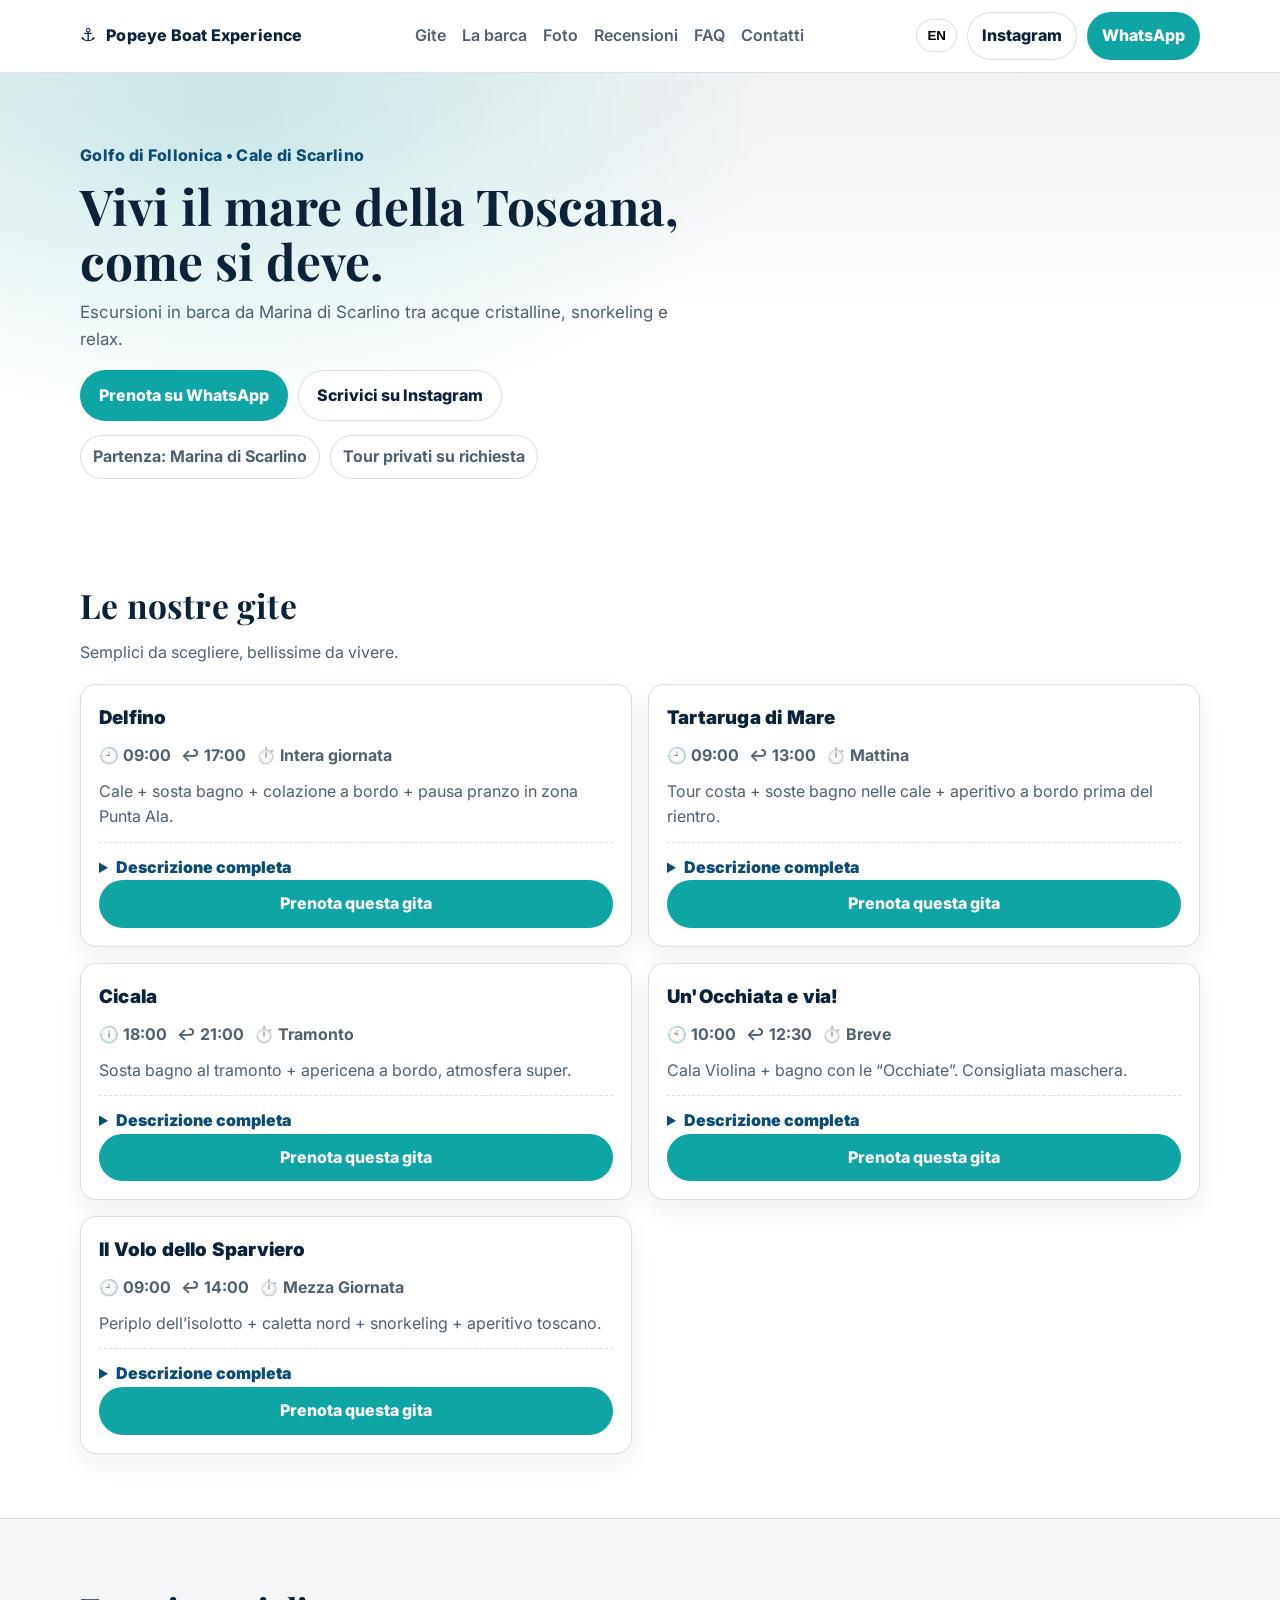
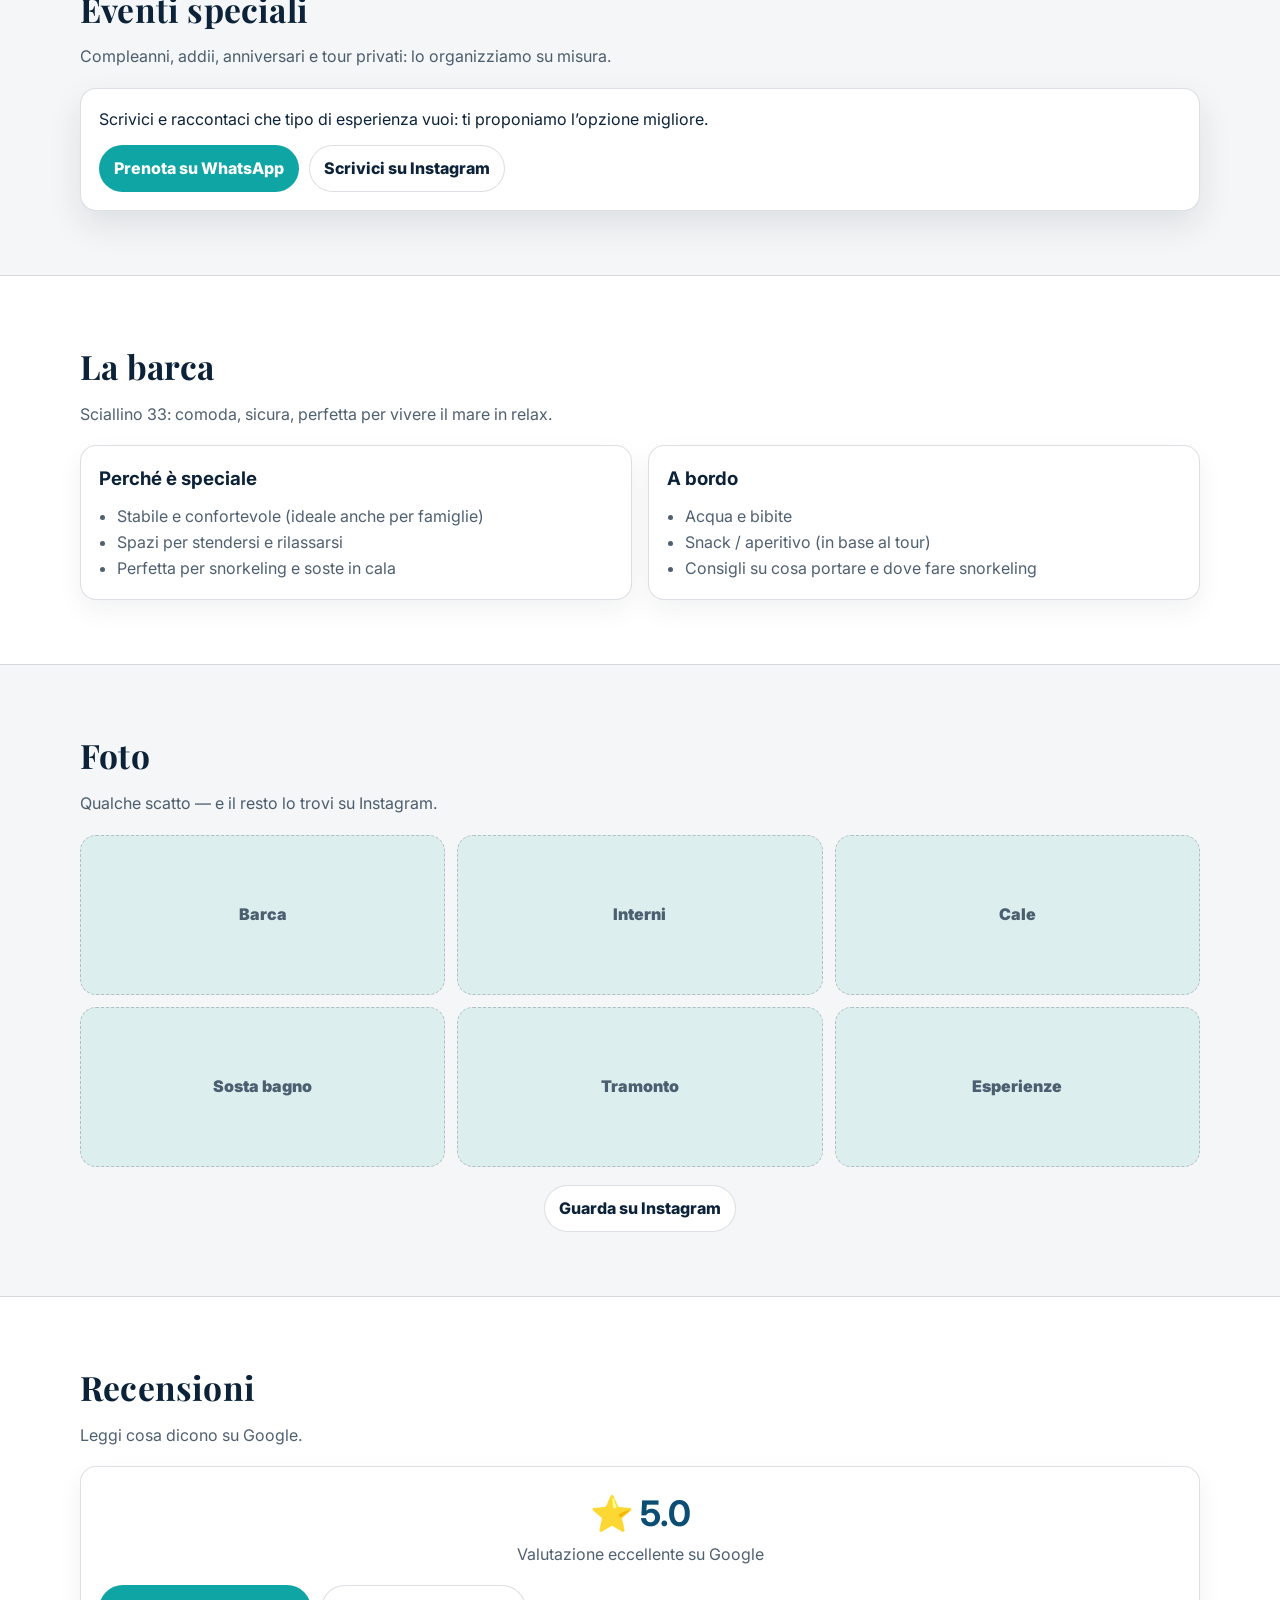
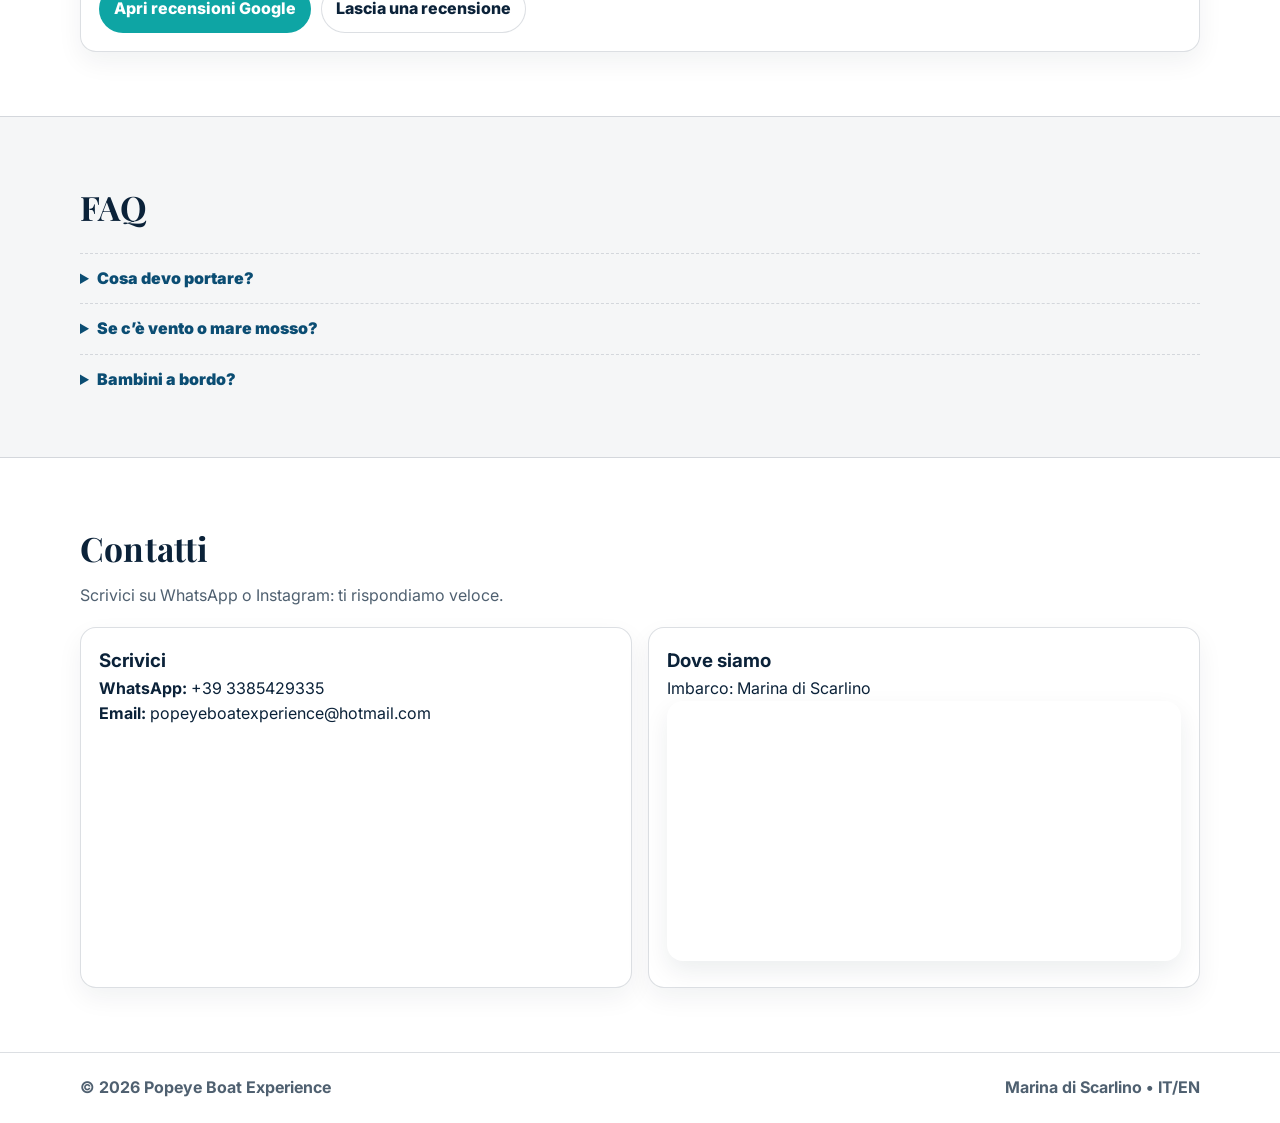
==== index.html @ a0ae6b3c "Update index.html" ====
<!doctype html>
<html lang="it">
<head>
  <meta charset="utf-8" />
  <meta name="viewport" content="width=device-width, initial-scale=1" />
  <title>Popeye Boat Experience | Gite in Barca Golfo di Follonica</title>
  <meta name="description" content="Gite in barca nel Golfo di Follonica e nelle Cale di Scarlino. Scopri Cala Violina, Cala Martina e Punta Ala con Popeye Boat Experience. Prenota la tua escursione in barca." />
  <meta property="og:title" content="Popeye Boat Experience">
  <meta property="og:description" content="Scopri le cale più belle della Toscana con le nostre gite in barca tra Follonica e Scarlino.">
  <meta property="og:image" content="https://popeyeboatexperience.com/assets/images/hero-popeye.jpeg">
  <meta property="og:url" content="https://popeyeboatexperience.com">
  <meta property="og:type" content="website">
  <meta name="robots" content="index, follow">
  <link rel="canonical" href="https://popeyeboatexperience.com/">
  <link rel="preconnect" href="https://fonts.googleapis.com">
  <link rel="preconnect" href="https://fonts.gstatic.com" crossorigin>
  <link href="https://fonts.googleapis.com/css2?family=Inter:wght@400;600;700&family=Playfair+Display:wght@600;700&display=swap" rel="stylesheet">

  <link rel="stylesheet" href="style.css" />
</head>

<body>
  <!-- HEADER -->
  <header class="site-header">
    <div class="container header-inner">
      <a class="brand" href="#top" aria-label="Popeye Boat Experience">
        <span class="brand-mark">⚓</span>
        <span class="brand-text">Popeye Boat Experience</span>
      </a>

      <nav class="nav" aria-label="Primary">
        <a href="#tours" data-i18n="nav_tours">Gite</a>
        <a href="#boat" data-i18n="nav_boat">La barca</a>
        <a href="#gallery" data-i18n="nav_gallery">Foto</a>
        <a href="#reviews" data-i18n="nav_reviews">Recensioni</a>
        <a href="#faq" data-i18n="nav_faq">FAQ</a>
        <a href="#contacts" data-i18n="nav_contacts">Contatti</a>
      </nav>

      <div class="header-ctas">
        <button class="lang-toggle" id="langToggle" type="button" aria-label="Toggle language">EN</button>
        <a class="btn btn-ghost" id="igLink" href="#" target="_blank" rel="noreferrer">Instagram</a>
        <a class="btn btn-primary" id="waLink" href="#" target="_blank" rel="noreferrer">WhatsApp</a>
      </div>
    </div>
  </header>

  <!-- HERO -->
  <main id="top">
    <section class="hero">
      <div class="container hero-inner">
        <div class="hero-copy">
          <p class="kicker" data-i18n="hero_kicker">Golfo di Follonica • Cale di Scarlino</p>
          <h1 class="hero-title" data-i18n="hero_title">Vivi il mare della Toscana, come si deve.</h1>
          <p class="hero-sub" data-i18n="hero_sub">
            Escursioni in barca da Marina di Scarlino tra acque cristalline, snorkeling e relax.
          </p>

          <div class="hero-ctas">
            <a class="btn btn-primary btn-lg" id="waHero" href="#" target="_blank" rel="noreferrer" data-i18n="cta_whatsapp">
              Prenota su WhatsApp
            </a>
            <a class="btn btn-ghost btn-lg" id="igHero" href="#" target="_blank" rel="noreferrer" data-i18n="cta_instagram">
              Scrivici su Instagram
            </a>
          </div>

          <div class="trust">
            <span class="trust-pill" data-i18n="trust_departure">Partenza: Marina di Scarlino</span>
            <span class="trust-pill" data-i18n="trust_private">Tour privati su richiesta</span>
          </div>
        </div>
      </div>
    </section>

    <!-- TOURS -->
    <section class="section" id="tours">
      <div class="container">
        <header class="section-head">
          <h2 data-i18n="tours_title">Le nostre gite</h2>
          <p class="section-sub" data-i18n="tours_sub">Semplici da scegliere, bellissime da vivere!</p>
        </header>

        <div class="grid">
          <!-- Delfino -->
          <article class="card">
            <div class="card-top">
              <h3>Delfino</h3>
              <div class="meta">
                <span data-i18n="meta_dep">🕘 09:00</span>
                <span data-i18n="meta_return_17">↩︎ 17:00</span>
                <span data-i18n="meta_full_day">⏱️ Intera giornata</span>
              </div>
              <p class="lead" data-i18n="delfino_lead">Cale + sosta bagno + colazione a bordo + pausa pranzo in zona Punta Ala.</p>
            </div>

            <details class="details">
              <summary data-i18n="read_more">Descrizione completa</summary>
              <p data-i18n="delfino_text">
                Partenza alle ore 9 dalla Marina di Scarlino per una giornata tra Cala Martina, Cala Violina e Cala Civette.
                Sosta bagno in una delle baie e piccola colazione a bordo. Proseguimento verso Punta Ala con pausa pranzo.
                Rientro previsto per le ore 17.
              </p>
            </details>

            <a class="btn btn-primary w-full tour-wa" href="#" target="_blank" rel="noreferrer" data-tour="Delfino" data-i18n="cta_book">
              Prenota questa gita
            </a>
          </article>

          <!-- Tartaruga di Mare -->
          <article class="card">
            <div class="card-top">
              <h3>Tartaruga di Mare</h3>
              <div class="meta">
                <span>🕘 09:00</span>
                <span>↩︎ 13:00</span>
                <span data-i18n="meta_morning">⏱️ Mattina</span>
              </div>
              <p class="lead" data-i18n="tarta_lead">Tour costa + soste bagno nelle cale + aperitivo a bordo prima del rientro.</p>
            </div>

            <details class="details">
              <summary data-i18n="read_more">Descrizione completa</summary>
              <p data-i18n="tarta_text">
                Partenza alle ore 9 dalla Marina di Scarlino. Cala Martina, Cala Violina e Cala Civette con soste bagno.
                Aperitivo a bordo prima del rientro. Rientro previsto per le ore 13.
              </p>
            </details>

            <a class="btn btn-primary w-full tour-wa" href="#" target="_blank" rel="noreferrer" data-tour="Tartaruga di Mare" data-i18n="cta_book">
              Prenota questa gita
            </a>
          </article>

          <!-- Cicala -->
          <article class="card">
            <div class="card-top">
              <h3>Cicala</h3>
              <div class="meta">
                <span>🕕 18:00</span>
                <span>↩︎ 21:00</span>
                <span data-i18n="meta_sunset">⏱️ Tramonto</span>
              </div>
              <p class="lead" data-i18n="cicala_lead">Sosta bagno al tramonto + apericena a bordo, atmosfera super.</p>
            </div>

            <details class="details">
              <summary data-i18n="read_more">Descrizione completa</summary>
              <p data-i18n="cicala_text">
                Partenza alle ore 18 dalla Marina di Scarlino. Cala Martina, Cala Violina e Cala Civette.
                Sosta bagno e apericena a bordo. Rientro previsto per le ore 21.
              </p>
            </details>

            <a class="btn btn-primary w-full tour-wa" href="#" target="_blank" rel="noreferrer" data-tour="Cicala" data-i18n="cta_book">
              Prenota questa gita
            </a>
          </article>

          <!-- Un'Occhiata e via! -->
          <article class="card">
            <div class="card-top">
              <h3>Un'Occhiata e via!</h3>
              <div class="meta">
                <span>🕙 10:00</span>
                <span>↩︎ 12:30</span>
                <span data-i18n="meta_short">⏱️ Breve</span>
              </div>
              <p class="lead" data-i18n="occhiata_lead">Cala Violina + bagno con le “Occhiate”. Consigliata maschera.</p>
            </div>

            <details class="details">
              <summary data-i18n="read_more">Descrizione completa</summary>
              <p data-i18n="occhiata_text">
                Partenza alle ore 10 verso Cala Violina. Sosta bagno e snorkeling con le Occhiate.
                Piccolo aperitivo a bordo. Rientro previsto per le ore 12:30.
              </p>
            </details>

            <a class="btn btn-primary w-full tour-wa" href="#" target="_blank" rel="noreferrer" data-tour="Un'Occhiata e via!" data-i18n="cta_book">
              Prenota questa gita
            </a>
          </article>

          <!-- Il Volo dello Sparviero -->
          <article class="card">
            <div class="card-top">
              <h3>Il Volo dello Sparviero</h3>
              <div class="meta">
                <span>🕘 09:00</span>
                <span>↩︎ 14:00</span>
                <span data-i18n="meta_islet">⏱️ Mezza giornata</span>
              </div>
              <p class="lead" data-i18n="sparviero_lead">Periplo dell’isolotto + caletta nord + snorkeling + aperitivo toscano.</p>
            </div>

            <details class="details">
              <summary data-i18n="read_more">Descrizione completa</summary>
              <p data-i18n="sparviero_text">
                Partenza alle ore 9 verso l’Isolotto dello Sparviero. Periplo con mare calmo, poi sosta bagno nella caletta nord.
                Aperitivo con stuzzichini toscani. Rientro previsto per le ore 14.
              </p>
            </details>

            <a class="btn btn-primary w-full tour-wa" href="#" target="_blank" rel="noreferrer" data-tour="Il Volo dello Sparviero" data-i18n="cta_book">
              Prenota questa gita
            </a>
          </article>
        </div>
      </div>
    </section>

    <!-- EVENTS -->
    <section class="section section-alt" id="events">
      <div class="container">
        <header class="section-head">
          <h2 data-i18n="events_title">Eventi speciali</h2>
          <p class="section-sub" data-i18n="events_sub">Compleanni, addii, anniversari e tour privati: lo organizziamo su misura.</p>
        </header>

        <div class="cta-panel">
          <p data-i18n="events_cta">Scrivici e raccontaci che tipo di esperienza vuoi: ti proponiamo l’opzione migliore.</p>
          <div class="cta-row">
            <a class="btn btn-primary" id="waEvents" href="#" target="_blank" rel="noreferrer" data-i18n="cta_whatsapp">Prenota su WhatsApp</a>
            <a class="btn btn-ghost" id="igEvents" href="#" target="_blank" rel="noreferrer" data-i18n="cta_instagram">Scrivici su Instagram</a>
          </div>
        </div>
      </div>
    </section>

    <!-- BOAT -->
    <section class="section" id="boat">
      <div class="container">
        <header class="section-head">
          <h2 data-i18n="boat_title">La barca</h2>
          <p class="section-sub" data-i18n="boat_sub">Sciallino 33: comoda, sicura, perfetta per vivere il mare in relax.</p>
        </header>

        <div class="two-col">
          <div class="card soft">
            <h3 data-i18n="boat_why_title">Perché è speciale</h3>
            <ul class="bullets">
              <li data-i18n="boat_b1">Stabile e confortevole (ideale anche per famiglie)</li>
              <li data-i18n="boat_b2">Spazi per stendersi e rilassarsi</li>
              <li data-i18n="boat_b3">Perfetta per snorkeling e soste in cala</li>
            </ul>
          </div>

          <div class="card soft">
            <h3 data-i18n="boat_onboard_title">A bordo</h3>
            <ul class="bullets">
              <li data-i18n="boat_o1">Acqua e bibite</li>
              <li data-i18n="boat_o2">Snack / aperitivo (in base al tour)</li>
              <li data-i18n="boat_o3">Consigli su cosa portare e dove fare snorkeling</li>
            </ul>
          </div>
        </div>
      </div>
    </section>

    <!-- GALLERY -->
    <section class="section section-alt" id="gallery">
      <div class="container">
        <header class="section-head">
          <h2 data-i18n="gallery_title">Foto</h2>
          <p class="section-sub" data-i18n="gallery_sub">Qualche scatto — e il resto lo trovi su Instagram.</p>
        </header>

        <div class="gallery-grid">
          <div class="ph">Barca</div>
          <div class="ph">Interni</div>
          <div class="ph">Cale</div>
          <div class="ph">Sosta bagno</div>
          <div class="ph">Tramonto</div>
          <div class="ph">Esperienze</div>
        </div>

        <div class="center mt-18">
          <a class="btn btn-ghost" id="igGallery" href="#" target="_blank" rel="noreferrer" data-i18n="cta_see_instagram">Guarda su Instagram</a>
        </div>
      </div>
    </section>

    <!-- REVIEWS -->
    <section class="section" id="reviews">
      <div class="container">
        <header class="section-head">
          <h2 data-i18n="reviews_title">Recensioni</h2>
          <p class="section-sub" data-i18n="reviews_sub">Leggi cosa dicono su Google.</p>
        </header>
        <div class="card">
          <div class="rating-box">
            <div class="rating-score">
              ⭐ <strong>5.0</strong>
            </div>
            <p class="muted">
              Valutazione eccellente su Google
            </p>
          </div>
          
          <div class="cta-row">
            <a class="btn btn-primary" id="googleReviewsLink" href="#" target="_blank" rel="noreferrer">
              Apri recensioni Google
            </a>
            <a class="btn btn-ghost" id="googleLeaveLink" href="#" target="_blank" rel="noreferrer">
              Lascia una recensione
            </a>
          </div>
        </div>
      </div>
    </section>

    <!-- FAQ -->
    <section class="section section-alt" id="faq">
      <div class="container">
        <header class="section-head">
          <h2 data-i18n="faq_title">FAQ</h2>
        </header>

        <div class="faq">
          <details class="details">
            <summary data-i18n="faq1_q">Cosa devo portare?</summary>
            <p data-i18n="faq1_a">Costume, asciugamano, crema solare, cappello e (consigliata) maschera per snorkeling.</p>
          </details>
          <details class="details">
            <summary data-i18n="faq2_q">Se c’è vento o mare mosso?</summary>
            <p data-i18n="faq2_a">Valutiamo insieme la sicurezza: in caso di meteo sfavorevole riprogrammiamo o rimborsiamo secondo accordi.</p>
          </details>
          <details class="details">
            <summary data-i18n="faq3_q">Bambini a bordo?</summary>
            <p data-i18n="faq3_a">Sì, la barca è stabile e adatta anche alle famiglie. Scrivici per età e dettagli.</p>
          </details>
        </div>
      </div>
    </section>

    <!-- CONTACTS -->
    <section class="section" id="contacts">
      <div class="container">
        <header class="section-head">
          <h2 data-i18n="contacts_title">Contatti</h2>
          <p class="section-sub" data-i18n="contacts_sub">Scrivici su WhatsApp o Instagram: ti rispondiamo veloce.</p>
        </header>

        <div class="two-col">
          <div class="card">
            <h3 data-i18n="contacts_write">Scrivici</h3>
            <p><strong>WhatsApp:</strong> +39 3385429335</p>
            <p><strong>Email:</strong> popeyeboatexperience@hotmail.com</p>
          </div>

          <div class="card">
            <h3 data-i18n="contacts_where">Dove siamo</h3>
            <p data-i18n="contacts_port">Imbarco: Marina di Scarlino</p>
            <div class="map">
              <iframe
                src="https://www.google.com/maps/embed?pb=!1m18!1m12!1m3!1d1738.273683603952!2d10.78422395170421!3d42.885164469127844!2m3!1f0!2f0!3f0!3m2!1i1024!2i768!4f13.1!3m3!1m2!1s0x1329db44b909b183%3A0xd800d55ae8066f97!2sPopeye%20Boat%20Experience!5e0!3m2!1sit!2sit!4v1772299163478!5m2!1sit!2sit"
                loading="lazy"
                referrerpolicy="no-referrer-when-downgrade"
                allowfullscreen>
                
                </iframe>
            </div>
          </div>
        </div>
      </div>
    </section>

    <footer class="site-footer">
      <div class="container footer-inner">
        <p>© <span id="year"></span> Popeye Boat Experience</p>
        <p class="muted">Marina di Scarlino • IT/EN</p>
      </div>
    </footer>
  </main>

  <script>
    // ==== CONFIG ====
    const WHATSAPP_NUMBER = "393385429335";
    const EMAIL = "popeyeboatexperience@hotmail.com";
    const INSTAGRAM_URL = "https://www.instagram.com/_popeye_20/"; // <-- se diverso, lo cambiamo
    const GOOGLE_REVIEWS_URL = "https://share.google/OciUcv1xl3qEOehFe"; // <-- mi dai link pagina Google e lo metto
    const GOOGLE_LEAVE_REVIEW_URL = "https://g.page/r/CZdvBuha1QDYEBM/review"; // <-- link "lascia recensione"

    function waUrl(message) {
      const text = encodeURIComponent(message);
      return `https://wa.me/${WHATSAPP_NUMBER}?text=${text}`;
    }

    // Set links
    const baseMsgIT = "Ciao! Vorrei informazioni/prenotare una gita in barca con Popeye Boat Experience.";
    const baseMsgEN = "Hi! I'd like info / to book a boat tour with Popeye Boat Experience.";

    const waLinks = ["waLink","waHero","waQuick","waEvents","waContacts"]
      .map(id => document.getElementById(id)).filter(Boolean);

    const igLinks = ["igLink","igHero","igEvents","igGallery","igContacts"]
      .map(id => document.getElementById(id)).filter(Boolean);

    igLinks.forEach(a => a.href = INSTAGRAM_URL);

    document.getElementById("googleReviewsLink").href = GOOGLE_REVIEWS_URL;
    document.getElementById("googleLeaveLink").href = GOOGLE_LEAVE_REVIEW_URL;

    document.getElementById("year").textContent = new Date().getFullYear();

    // ==== i18n (simple) ====
    const dict = {
      it: {
        nav_tours: "Gite", nav_boat: "La barca", nav_gallery: "Foto", nav_reviews: "Recensioni", nav_faq: "FAQ", nav_contacts: "Contatti",
        hero_kicker: "Golfo di Follonica • Cale di Scarlino",
        hero_title: "Vivi il mare della Toscana, come si deve.",
        hero_sub: "Escursioni in barca da Marina di Scarlino tra acque cristalline, snorkeling e relax.",
        cta_whatsapp: "Prenota su WhatsApp",
        cta_instagram: "Scrivici su Instagram",
        cta_book: "Prenota questa gita",
        trust_departure: "Partenza: Marina di Scarlino",
        trust_private: "Tour privati su richiesta",
        quick_title: "Info rapide",
        quick_where: "Dove:", quick_lang: "Lingue:", quick_contact: "Contatto:",
        quick_note: "Rispondiamo il prima possibile 😊",
        tours_title: "Le nostre gite",
        tours_sub: "Semplici da scegliere, bellissime da vivere.",
        meta_dep: "🕘 09:00", meta_return_17: "↩︎ 17:00", meta_full_day: "⏱️ Intera giornata",
        meta_morning: "⏱️ Mattina", meta_sunset: "⏱️ Tramonto", meta_short: "⏱️ Breve", meta_islet: "⏱️ Mezza Giornata",
        read_more: "Descrizione completa",
        delfino_lead: "Cale + sosta bagno + colazione a bordo + pausa pranzo in zona Punta Ala.",
        tarta_lead: "Tour costa + soste bagno nelle cale + aperitivo a bordo prima del rientro.",
        cicala_lead: "Sosta bagno al tramonto + apericena a bordo, atmosfera super.",
        occhiata_lead: "Cala Violina + bagno con le “Occhiate”. Consigliata maschera.",
        sparviero_lead: "Periplo dell’isolotto + caletta nord + snorkeling + aperitivo toscano.",
        delfino_text: "Partenza alle ore 9 dalla Marina di Scarlino per una giornata tra Cala Martina, Cala Violina e Cala Civette. Sosta bagno in una delle baie e piccola colazione a bordo. Proseguimento verso Punta Ala con pausa pranzo. Rientro previsto per le ore 17.",
        tarta_text: "Partenza alle ore 9 dalla Marina di Scarlino. Cala Martina, Cala Violina e Cala Civette con soste bagno. Aperitivo a bordo prima del rientro. Rientro previsto per le ore 13.",
        cicala_text: "Partenza alle ore 18 dalla Marina di Scarlino. Cala Martina, Cala Violina e Cala Civette. Sosta bagno e apericena a bordo. Rientro previsto per le ore 21.",
        occhiata_text: "Partenza alle ore 10 verso Cala Violina. Sosta bagno e snorkeling con le Occhiate. Piccolo aperitivo a bordo. Rientro previsto per le ore 12:30.",
        sparviero_text: "Partenza alle ore 9 verso l’Isolotto dello Sparviero. Periplo con mare calmo, poi sosta bagno nella caletta nord. Aperitivo con stuzzichini toscani. Rientro previsto per le ore 14.",
        events_title: "Eventi speciali",
        events_sub: "Compleanni, addii, anniversari e tour privati: lo organizziamo su misura.",
        events_cta: "Scrivici e raccontaci che tipo di esperienza vuoi: ti proponiamo l’opzione migliore.",
        boat_title: "La barca",
        boat_sub: "Sciallino 33: comoda, sicura, perfetta per vivere il mare in relax.",
        boat_why_title: "Perché è speciale",
        boat_b1: "Stabile e confortevole (ideale anche per famiglie)",
        boat_b2: "Spazi per stendersi e rilassarsi",
        boat_b3: "Perfetta per snorkeling e soste in cala",
        boat_onboard_title: "A bordo",
        boat_o1: "Acqua e bibite",
        boat_o2: "Snack / aperitivo (in base al tour)",
        boat_o3: "Consigli su cosa portare e dove fare snorkeling",
        gallery_title: "Foto",
        gallery_sub: "Qualche scatto — e il resto lo trovi su Instagram.",
        cta_see_instagram: "Guarda su Instagram",
        reviews_title: "Recensioni",
        reviews_sub: "Leggi cosa dicono su Google.",
        reviews_note: "Qui inseriamo l’embed delle recensioni Google (o un pulsante diretto alla pagina).",
        cta_open_reviews: "Apri recensioni Google",
        cta_leave_review: "Lascia una recensione",
        faq_title: "FAQ",
        faq1_q: "Cosa devo portare?",
        faq1_a: "Costume, asciugamano, crema solare, cappello e (consigliata) maschera per snorkeling.",
        faq2_q: "Se c’è vento o mare mosso?",
        faq2_a: "Valutiamo insieme la sicurezza: in caso di meteo sfavorevole riprogrammiamo o rimborsiamo secondo accordi.",
        faq3_q: "Bambini a bordo?",
        faq3_a: "Sì, la barca è stabile e adatta anche alle famiglie. Scrivici per età e dettagli.",
        contacts_title: "Contatti",
        contacts_sub: "Scrivici su WhatsApp o Instagram: ti rispondiamo veloce.",
        contacts_write: "Scrivici",
        contacts_where: "Dove siamo",
        contacts_port: "Imbarco: Marina di Scarlino",
      },
      en: {
        nav_tours: "Tours", nav_boat: "The boat", nav_gallery: "Gallery", nav_reviews: "Reviews", nav_faq: "FAQ", nav_contacts: "Contacts",
        hero_kicker: "Gulf of Follonica • Scarlino coves",
        hero_title: "Experience Tuscany’s sea the right way.",
        hero_sub: "Boat tours from Marina di Scarlino: crystal waters, snorkeling and pure relax.",
        cta_whatsapp: "Book on WhatsApp",
        cta_instagram: "DM us on Instagram",
        cta_book: "Book this tour",
        trust_departure: "Departure: Marina di Scarlino",
        trust_private: "Private tours on request",
        quick_title: "Quick info",
        quick_where: "Where:", quick_lang: "Languages:", quick_contact: "Contact:",
        quick_note: "We reply as soon as possible 😊",
        tours_title: "Our tours",
        tours_sub: "Easy to choose, amazing to live.",
        meta_dep: "🕘 09:00", meta_return_17: "↩︎ 17:00", meta_full_day: "⏱️ Full day",
        meta_morning: "⏱️ Morning", meta_sunset: "⏱️ Sunset", meta_short: "⏱️ Short", meta_islet: "⏱️ Half Day",
        read_more: "Full description",
        delfino_lead: "Coves + swim stop + onboard breakfast + lunch stop near Punta Ala.",
        tarta_lead: "Coast tour + swim stops + onboard aperitivo before return.",
        cicala_lead: "Sunset swim stop + onboard aperitivo dinner, great vibes.",
        occhiata_lead: "Cala Violina + swim with local fish (“Occhiate”). Mask recommended.",
        sparviero_lead: "Islet loop + north cove swim + snorkeling + Tuscan aperitivo.",
        delfino_text: "Departure at 09:00 from Marina di Scarlino for a full day across Cala Martina, Cala Violina and Cala Civette. Swim stop and onboard breakfast. Then Punta Ala area for a lunch break. Return around 17:00.",
        tarta_text: "Departure at 09:00 from Marina di Scarlino. Cala Martina, Cala Violina and Cala Civette with swim stops. Onboard aperitivo before return. Back around 13:00.",
        cicala_text: "Departure at 18:00 from Marina di Scarlino. Cala Martina, Cala Violina and Cala Civette. Swim stop and onboard aperitivo dinner. Return around 21:00.",
        occhiata_text: "Departure at 10:00 towards Cala Violina. Swim stop and snorkeling with local fish. Small onboard aperitivo. Return around 12:30.",
        sparviero_text: "Departure at 09:00 to the Sparviero islet. Calm-sea loop, then swim stop in the north cove. Tuscan aperitivo onboard. Return around 14:00.",
        events_title: "Special events",
        events_sub: "Birthdays, bachelor/hen parties, anniversaries and private tours — tailored for you.",
        events_cta: "Message us with your idea: we’ll suggest the best option.",
        boat_title: "The boat",
        boat_sub: "Sciallino 33: comfortable, safe, perfect for relaxed sea days.",
        boat_why_title: "Why it’s great",
        boat_b1: "Stable and comfortable (great for families)",
        boat_b2: "Space to lie down and relax",
        boat_b3: "Perfect for snorkeling and cove stops",
        boat_onboard_title: "On board",
        boat_o1: "Water and soft drinks",
        boat_o2: "Snacks / aperitivo (depending on tour)",
        boat_o3: "Tips on what to bring and best snorkeling spots",
        gallery_title: "Gallery",
        gallery_sub: "A few shots — see more on Instagram.",
        cta_see_instagram: "See on Instagram",
        reviews_title: "Reviews",
        reviews_sub: "See what people say on Google.",
        reviews_note: "We’ll add the Google reviews embed here (or direct buttons).",
        cta_open_reviews: "Open Google reviews",
        cta_leave_review: "Leave a review",
        faq_title: "FAQ",
        faq1_q: "What should I bring?",
        faq1_a: "Swimsuit, towel, sunscreen, hat, and (recommended) snorkeling mask.",
        faq2_q: "What if it’s windy / rough sea?",
        faq2_a: "Safety first: if conditions aren’t good, we reschedule or refund based on agreement.",
        faq3_q: "Kids on board?",
        faq3_a: "Yes. The boat is stable and family-friendly. Message us for age and details.",
        contacts_title: "Contacts",
        contacts_sub: "WhatsApp or Instagram DM — quick reply.",
        contacts_write: "Message us",
        contacts_where: "Where we are",
        contacts_port: "Boarding: Marina di Scarlino",
      }
    };

    let lang = "it";

    function applyLang(next) {
      lang = next;
      document.documentElement.lang = lang;

      document.querySelectorAll("[data-i18n]").forEach(el => {
        const key = el.getAttribute("data-i18n");
        if (dict[lang][key]) el.textContent = dict[lang][key];
      });

      // WhatsApp links language-aware
      const baseMsg = (lang === "it") ? baseMsgIT : baseMsgEN;
      waLinks.forEach(a => a.href = waUrl(baseMsg));

      document.querySelectorAll(".tour-wa").forEach(btn => {
        const tour = btn.getAttribute("data-tour") || "Tour";
        const msg = (lang === "it")
          ? `${baseMsgIT}\nTour: ${tour}`
          : `${baseMsgEN}\nTour: ${tour}`;
        btn.href = waUrl(msg);
      });

      document.getElementById("langToggle").textContent = (lang === "it") ? "EN" : "IT";
    }

    document.getElementById("langToggle").addEventListener("click", () => {
      applyLang(lang === "it" ? "en" : "it");
    });

    applyLang("it");
  </script>
</body>
</html>
---- style.css ----
:root{
  --bg: #ffffff;
  --ink: #0b2239;       /* navy */
  --muted: rgba(11,34,57,.72);
  --line: rgba(11,34,57,.14);
  --soft: rgba(11,34,57,.04);

  --accent: #0ea5a4;    /* acqua */
  --accent-2: #0b4d73;  /* navy brillante */
  --radius: 16px;
  --shadow: 0 14px 34px rgba(11,34,57,.10);
}

*{ box-sizing: border-box; margin: 0; padding: 0; }
html{ scroll-behavior: smooth; }
body{
  font-family: Inter, system-ui, -apple-system, BlinkMacSystemFont, sans-serif;
  color: var(--ink);
  background: var(--bg);
  line-height: 1.6;
}

a{ color: inherit; text-decoration: none; }
.container{ width: min(1120px, calc(100% - 40px)); margin: 0 auto; }

.site-header{
  position: sticky;
  top: 0;
  z-index: 20;
  background: rgba(255,255,255,.82);
  backdrop-filter: blur(10px);
  border-bottom: 1px solid var(--line);
}

.header-inner{
  display: flex;
  align-items: center;
  justify-content: space-between;
  gap: 14px;
  padding: 12px 0;
}

.brand{
  display: flex;
  align-items: center;
  gap: 10px;
  font-weight: 800;
}
.brand-mark{ font-size: 18px; }
.brand-text{ letter-spacing: .2px; }

.nav{
  display: none;
  gap: 16px;
  font-weight: 600;
  color: var(--muted);
}
.nav a:hover{ color: var(--ink); }

.header-ctas{
  display: flex;
  align-items: center;
  gap: 10px;
}

.lang-toggle{
  border: 1px solid var(--line);
  background: #fff;
  border-radius: 999px;
  padding: 8px 10px;
  font-weight: 800;
  cursor: pointer;
}

.btn{
  display: inline-flex;
  align-items: center;
  justify-content: center;
  gap: 8px;
  border-radius: 999px;
  padding: 10px 14px;
  font-weight: 800;
  border: 1px solid transparent;
  transition: transform .15s ease, box-shadow .15s ease, background .15s ease;
}
.btn:hover{ transform: translateY(-1px); box-shadow: 0 10px 24px rgba(11,34,57,.12); }
.btn:active{ transform: translateY(0); box-shadow: none; }

.btn-primary{
  background: var(--accent);
  color: #fff;
}
.btn-ghost{
  background: #fff;
  border-color: var(--line);
  color: var(--ink);
}
.btn-lg{ padding: 12px 18px; }
.w-full{ width: 100%; }

.hero{
  padding: 70px 0 36px;
  background:
    radial-gradient(900px 520px at 18% 10%, rgba(14,165,164,.18), transparent 60%),
    linear-gradient(180deg, rgba(11,34,57,.06), transparent 55%);
}

.hero-inner{
  display: grid;
  gap: 18px;
  align-items: start;
}

.kicker{
  font-weight: 800;
  color: var(--accent-2);
  letter-spacing: .3px;
  margin-bottom: 10px;
}

.hero-title{
  font-family: "Playfair Display", serif;
  font-weight: 700;
  font-size: clamp(2rem, 4vw, 3.1rem);
  line-height: 1.1;
  margin-bottom: 12px;
}

.hero-sub{
  color: var(--muted);
  font-size: 1.06rem;
  max-width: 55ch;
}

.hero-ctas{
  display: flex;
  gap: 10px;
  flex-wrap: wrap;
  margin-top: 16px;
}

.trust{
  margin-top: 14px;
  display: flex;
  gap: 10px;
  flex-wrap: wrap;
}
.trust-pill{
  border: 1px solid var(--line);
  background: #fff;
  padding: 8px 12px;
  border-radius: 999px;
  font-weight: 700;
  color: var(--muted);
}

.hero-card{
  border-radius: var(--radius);
  background: #fff;
  border: 1px solid var(--line);
  box-shadow: var(--shadow);
}
.hero-card-inner{ padding: 18px; }
.quick-list{ margin-top: 10px; padding-left: 18px; color: var(--muted); }
.small{ font-size: .95rem; }
.muted{ color: var(--muted); }

.section{ padding: 64px 0; }
.section-alt{ background: var(--soft); border-top: 1px solid var(--line); border-bottom: 1px solid var(--line); }

.section-head{
  margin-bottom: 18px;
}
.section-head h2{
  font-family: "Playfair Display", serif;
  font-weight: 700;
  font-size: 2.1rem;
  letter-spacing: .2px;
}
.section-sub{ margin-top: 8px; color: var(--muted); }

.grid{
  display: grid;
  grid-template-columns: 1fr;
  gap: 16px;
}

.card{
  background: #fff;
  border: 1px solid var(--line);
  border-radius: var(--radius);
  padding: 18px;
  box-shadow: 0 10px 26px rgba(11,34,57,.06);
}
.card.soft{ background: rgba(255,255,255,.75); }

.card-top h3{
  font-weight: 900;
  letter-spacing: .2px;
  margin-bottom: 10px;
}
.meta{
  display: flex;
  flex-wrap: wrap;
  gap: 10px;
  color: var(--muted);
  font-weight: 700;
  margin-bottom: 10px;
}
.lead{ color: var(--muted); }

.details{
  margin-top: 12px;
  border-top: 1px dashed var(--line);
  padding-top: 12px;
}
.details summary{
  cursor: pointer;
  font-weight: 900;
  color: var(--accent-2);
}
.details p{ margin-top: 10px; color: var(--muted); }

.two-col{
  display: grid;
  grid-template-columns: 1fr;
  gap: 16px;
}

.bullets{
  padding-left: 18px;
  margin-top: 10px;
  color: var(--muted);
}

.cta-panel{
  border: 1px solid var(--line);
  border-radius: var(--radius);
  background: #fff;
  padding: 18px;
  box-shadow: var(--shadow);
}
.cta-row{
  margin-top: 12px;
  display: flex;
  gap: 10px;
  flex-wrap: wrap;
}

.gallery-grid{
  display: grid;
  grid-template-columns: repeat(2, 1fr);
  gap: 12px;
}
.ph{
  height: 160px;
  border-radius: var(--radius);
  background: rgba(14,165,164,.10);
  border: 1px dashed rgba(11,34,57,.22);
  display: flex;
  align-items: center;
  justify-content: center;
  font-weight: 900;
  color: rgba(11,34,57,.70);
}

.map .ph{ height: 220px; }

.center{ text-align: center; }
.mt-12{ margin-top: 12px; }
.mt-18{ margin-top: 18px; }

.site-footer{
  border-top: 1px solid var(--line);
  padding: 22px 0;
}
.footer-inner{
  display: flex;
  align-items: center;
  justify-content: space-between;
  gap: 10px;
  flex-wrap: wrap;
  color: var(--muted);
  font-weight: 700;
}

@media (min-width: 860px){
  .nav{ display: flex; }
  .hero-inner{ grid-template-columns: 1.3fr .7fr; }
  .grid{ grid-template-columns: repeat(2, 1fr); }
  .two-col{ grid-template-columns: repeat(2, 1fr); }
  .gallery-grid{ grid-template-columns: repeat(3, 1fr); }
}

/* === GOOGLE REVIEWS === */

.rating-box{
  text-align: center;
  margin-bottom: 18px;
}

.rating-score{
  font-size: 2.2rem;
  font-weight: 900;
  color: var(--accent-2);
}

.map iframe{
  width: 100%;
  height: 260px;
  border: 0;
  border-radius: var(--radius);
  box-shadow: 0 10px 25px rgba(11,34,57,.08);
}
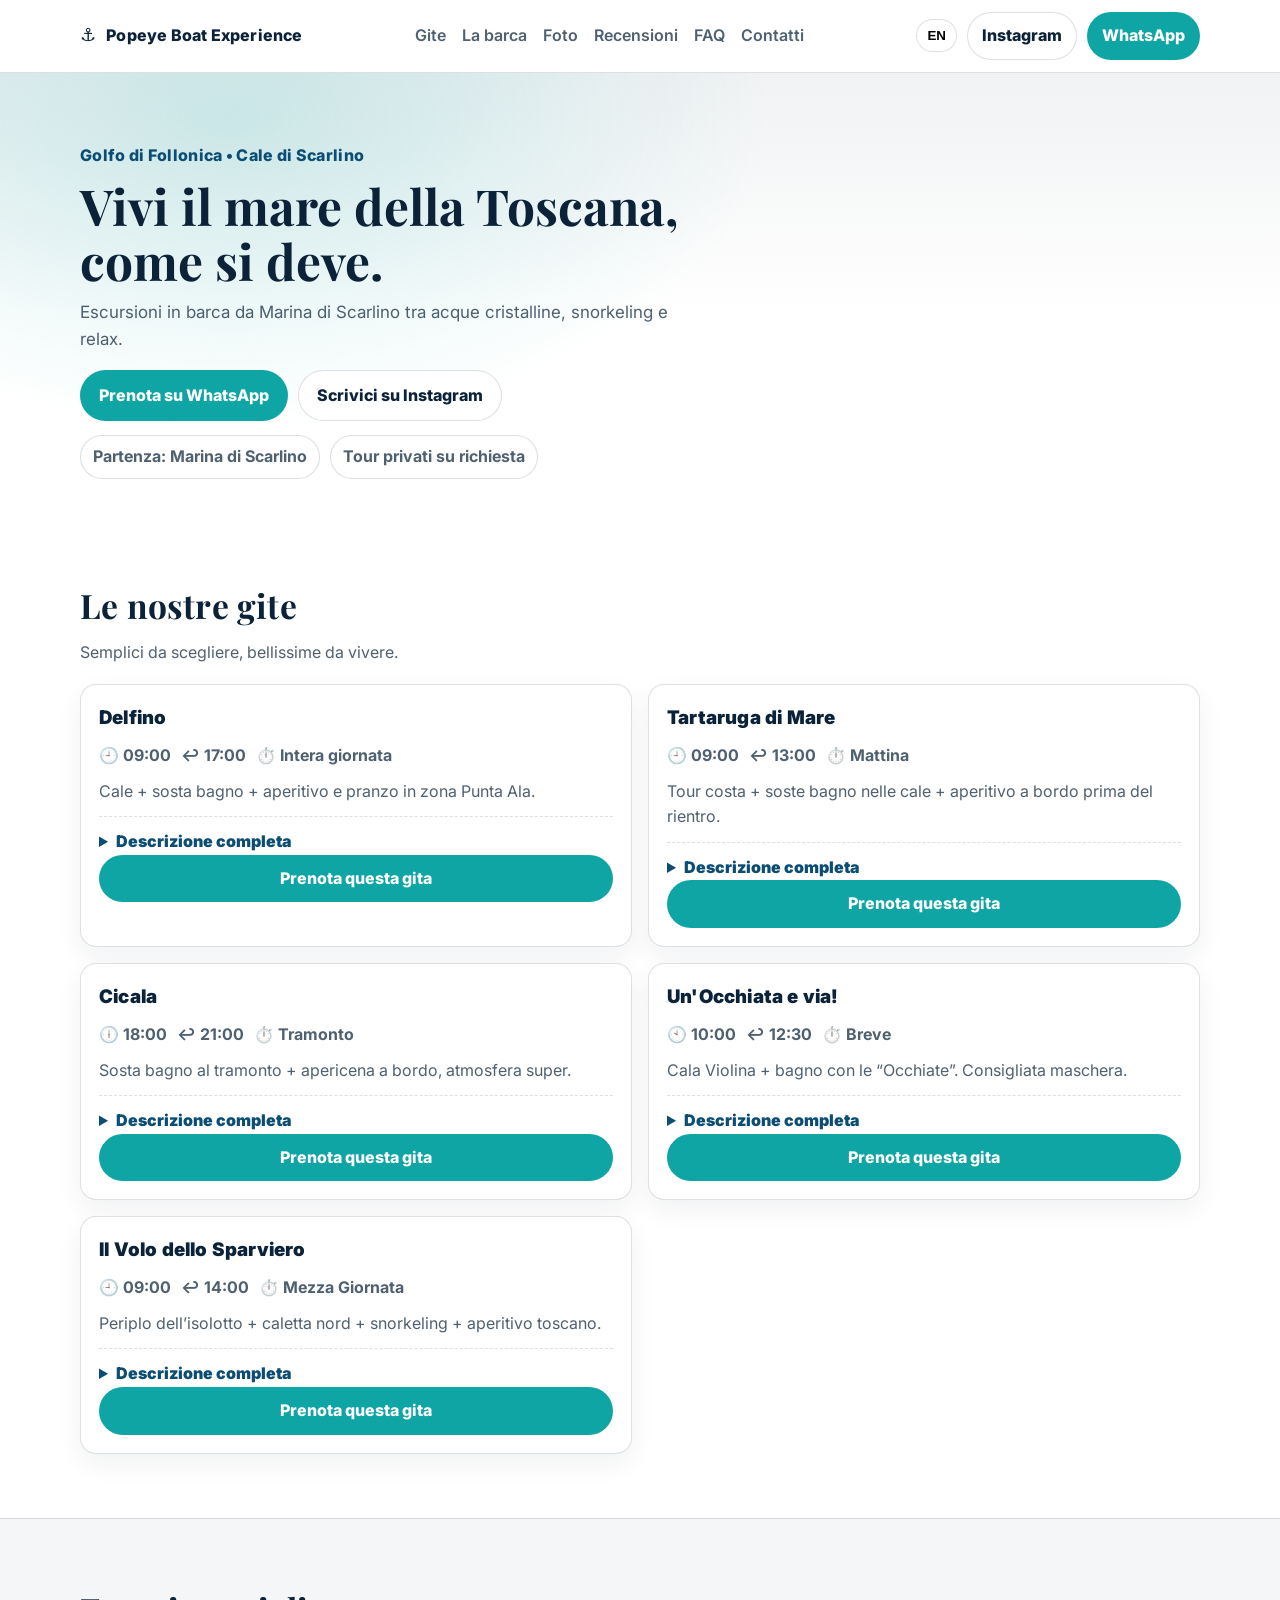
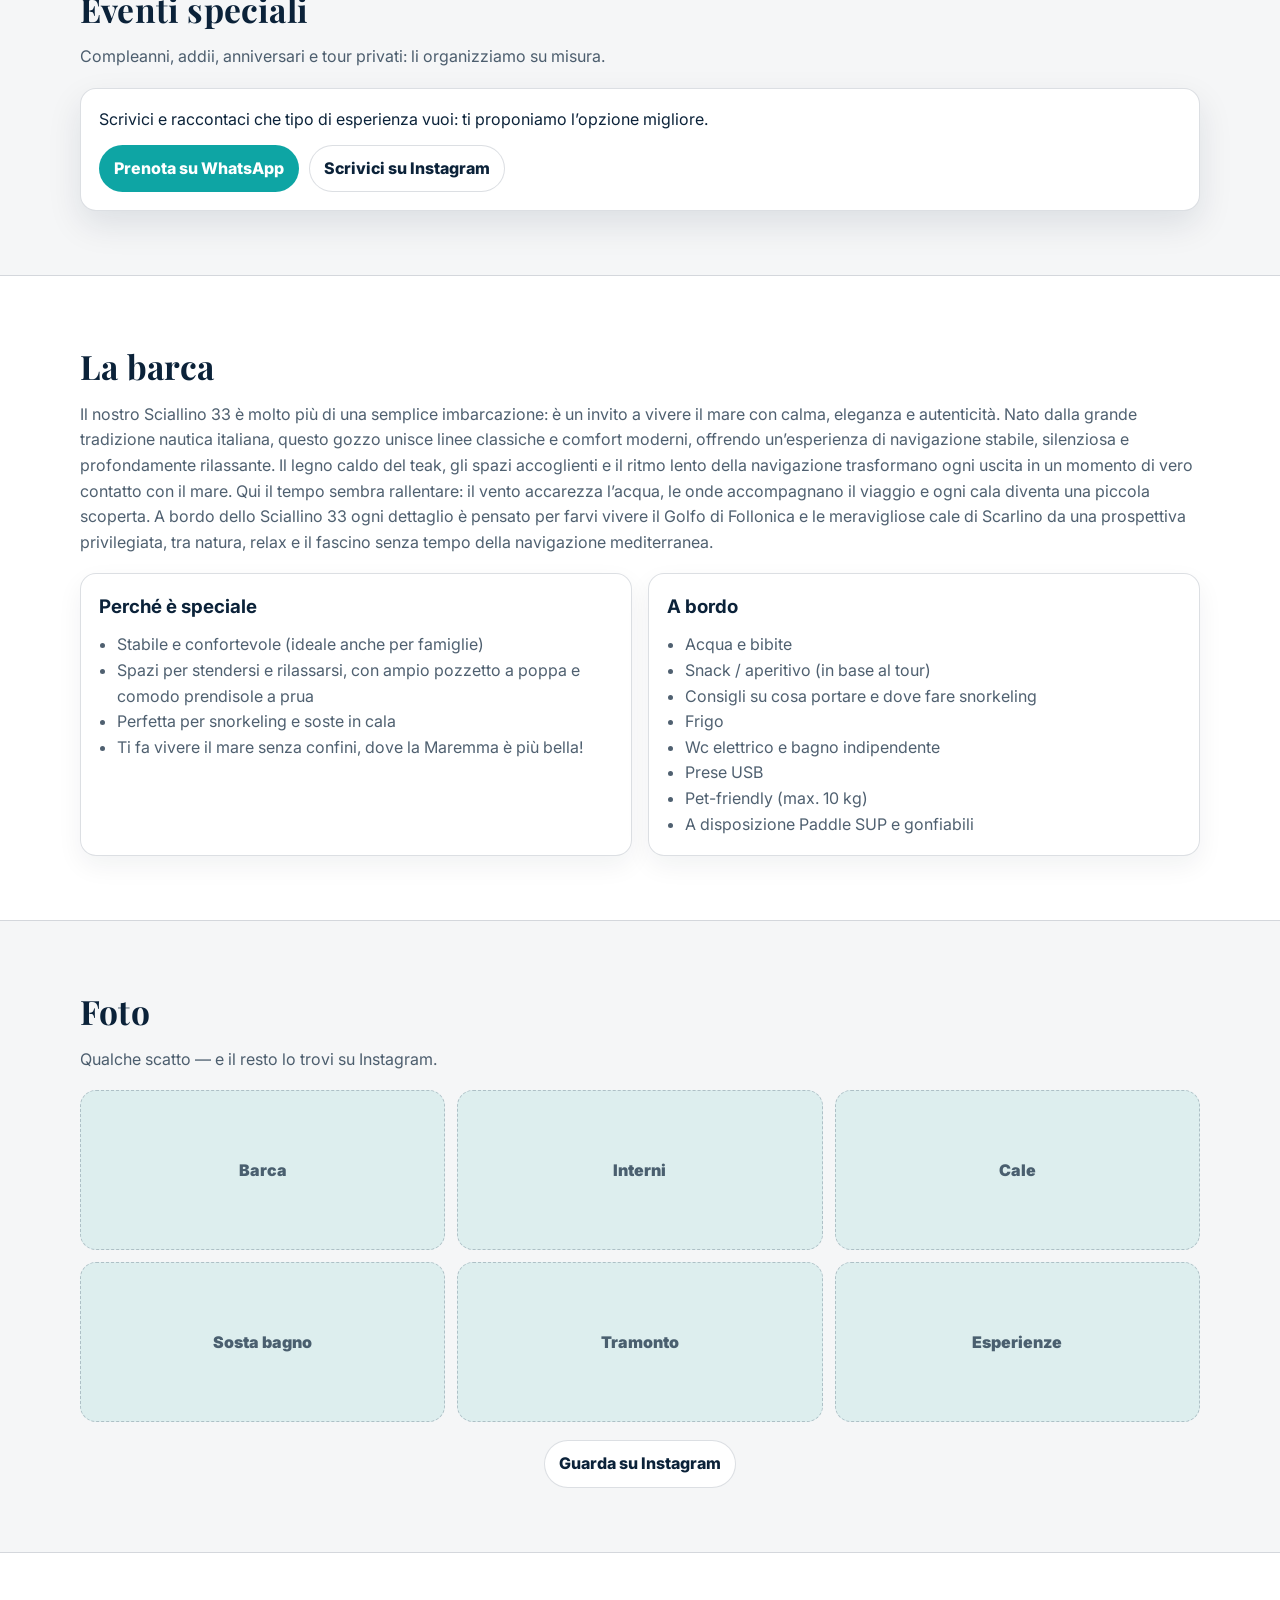
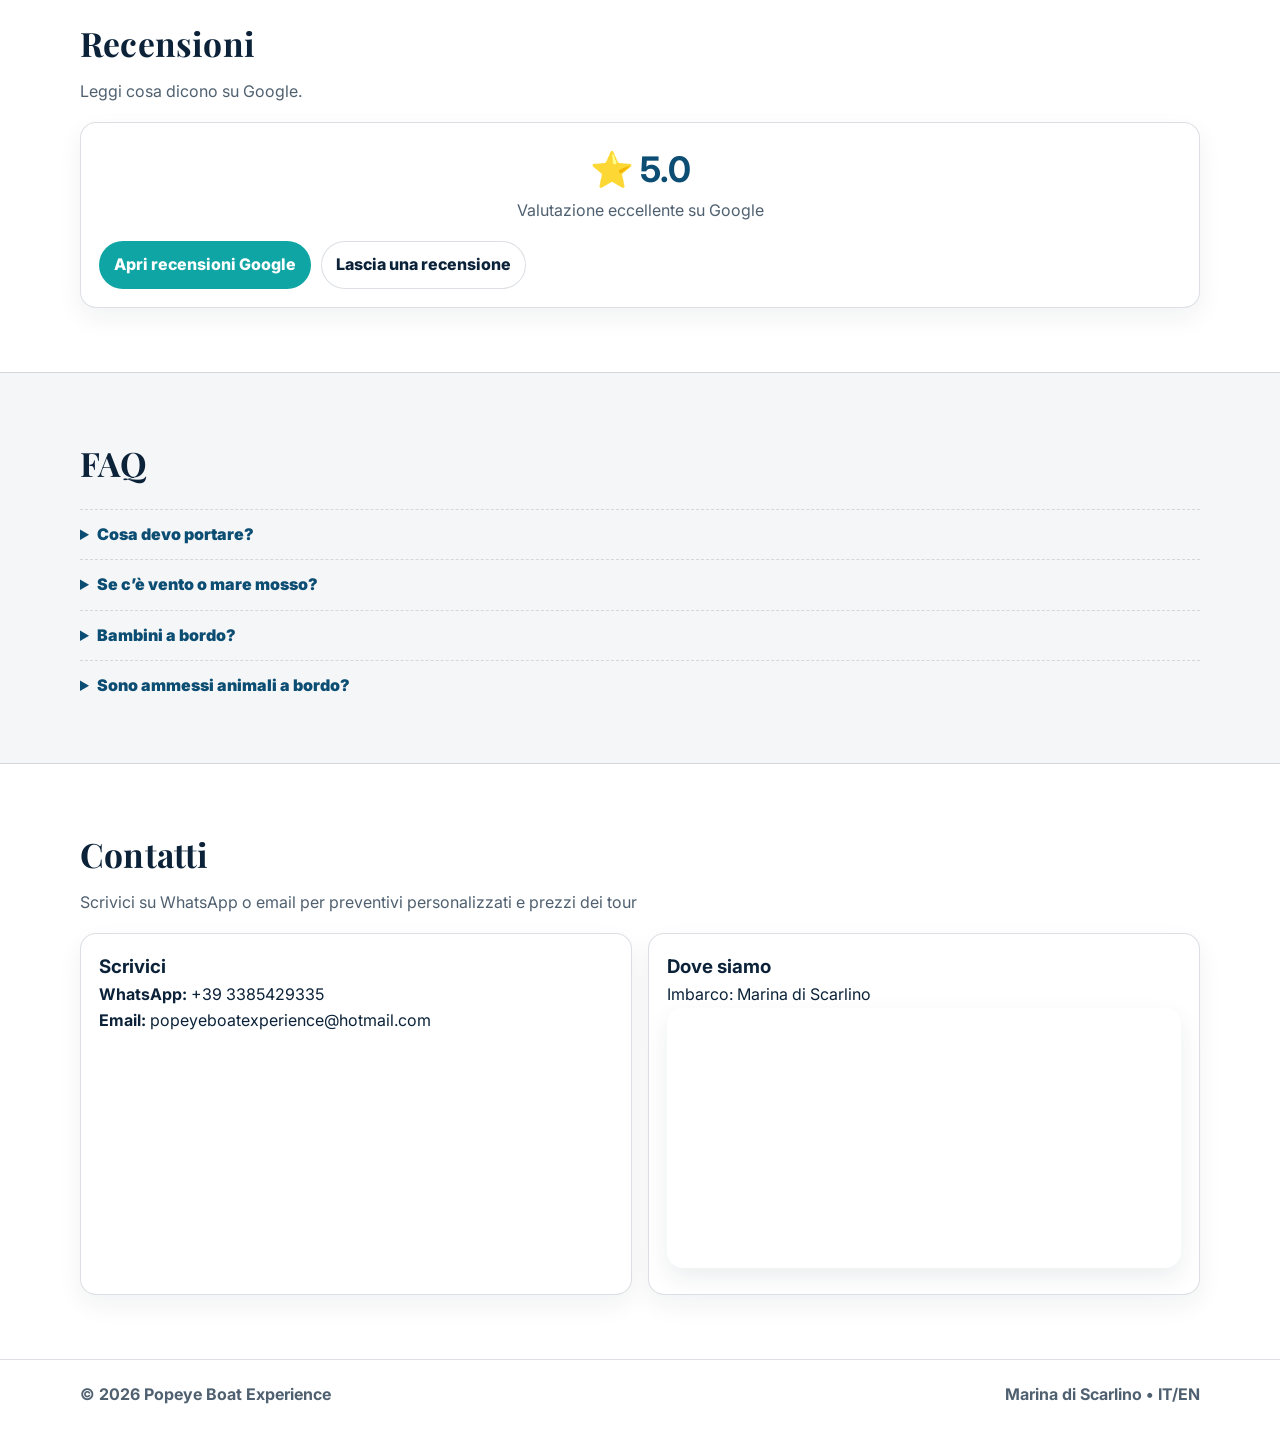
==== commit 9e65fab1: "Update index.html" ====
--- a/index.html
+++ b/index.html
@@ -53,7 +53,7 @@
           <p class="kicker" data-i18n="hero_kicker">Golfo di Follonica • Cale di Scarlino</p>
           <h1 class="hero-title" data-i18n="hero_title">Vivi il mare della Toscana, come si deve.</h1>
           <p class="hero-sub" data-i18n="hero_sub">
-            Escursioni in barca da Marina di Scarlino tra acque cristalline, snorkeling e relax.
+            Escursioni in barca dalla Marina di Scarlino tra acque cristalline, snorkeling e relax.
           </p>
 
           <div class="hero-ctas">
@@ -91,14 +91,14 @@
                 <span data-i18n="meta_return_17">↩︎ 17:00</span>
                 <span data-i18n="meta_full_day">⏱️ Intera giornata</span>
               </div>
-              <p class="lead" data-i18n="delfino_lead">Cale + sosta bagno + colazione a bordo + pausa pranzo in zona Punta Ala.</p>
+              <p class="lead" data-i18n="delfino_lead">Cale + sosta bagno + aperitivo e pranzo in zona Punta Ala.</p>
             </div>
 
             <details class="details">
               <summary data-i18n="read_more">Descrizione completa</summary>
               <p data-i18n="delfino_text">
                 Partenza alle ore 9 dalla Marina di Scarlino per una giornata tra Cala Martina, Cala Violina e Cala Civette.
-                Sosta bagno in una delle baie e piccola colazione a bordo. Proseguimento verso Punta Ala con pausa pranzo.
+                Sosta bagno in una delle baie e piccola colazione a bordo. Proseguimento verso Punta Ala con aperitivo e pranzo.
                 Rientro previsto per le ore 17.
               </p>
             </details>
@@ -123,6 +123,7 @@
             <details class="details">
               <summary data-i18n="read_more">Descrizione completa</summary>
               <p data-i18n="tarta_text">
+                La più gettonata! Consigliata per famiglie con bambini.
                 Partenza alle ore 9 dalla Marina di Scarlino. Cala Martina, Cala Violina e Cala Civette con soste bagno.
                 Aperitivo a bordo prima del rientro. Rientro previsto per le ore 13.
               </p>
@@ -173,7 +174,7 @@
             <details class="details">
               <summary data-i18n="read_more">Descrizione completa</summary>
               <p data-i18n="occhiata_text">
-                Partenza alle ore 10 verso Cala Violina. Sosta bagno e snorkeling con le Occhiate.
+                Partenza alle ore 10 verso Cala Violina. Sosta bagno e snorkeling con le Occhiate, piccoli pesci del nostro mare.
                 Piccolo aperitivo a bordo. Rientro previsto per le ore 12:30.
               </p>
             </details>
@@ -199,7 +200,7 @@
               <summary data-i18n="read_more">Descrizione completa</summary>
               <p data-i18n="sparviero_text">
                 Partenza alle ore 9 verso l’Isolotto dello Sparviero. Periplo con mare calmo, poi sosta bagno nella caletta nord.
-                Aperitivo con stuzzichini toscani. Rientro previsto per le ore 14.
+                Aperi-pranzo con stuzzichini toscani. Rientro previsto per le ore 14.
               </p>
             </details>
 
@@ -216,7 +217,7 @@
       <div class="container">
         <header class="section-head">
           <h2 data-i18n="events_title">Eventi speciali</h2>
-          <p class="section-sub" data-i18n="events_sub">Compleanni, addii, anniversari e tour privati: lo organizziamo su misura.</p>
+          <p class="section-sub" data-i18n="events_sub">Compleanni, addii, anniversari e tour privati: li organizziamo su misura.</p>
         </header>
 
         <div class="cta-panel">
@@ -234,7 +235,13 @@
       <div class="container">
         <header class="section-head">
           <h2 data-i18n="boat_title">La barca</h2>
-          <p class="section-sub" data-i18n="boat_sub">Sciallino 33: comoda, sicura, perfetta per vivere il mare in relax.</p>
+          <p class="section-sub" data-i18n="boat_sub">
+          Il nostro Sciallino 33 è molto più di una semplice imbarcazione: è un invito a vivere il mare con calma, eleganza e autenticità.
+          Nato dalla grande tradizione nautica italiana, questo gozzo unisce linee classiche e comfort moderni, offrendo un’esperienza di navigazione stabile, silenziosa e profondamente rilassante.
+          Il legno caldo del teak, gli spazi accoglienti e il ritmo lento della navigazione trasformano ogni uscita in un momento di vero contatto con il mare.
+          Qui il tempo sembra rallentare: il vento accarezza l’acqua, le onde accompagnano il viaggio e ogni cala diventa una piccola scoperta.
+          A bordo dello Sciallino 33 ogni dettaglio è pensato per farvi vivere il Golfo di Follonica e le meravigliose cale di Scarlino da una prospettiva privilegiata, tra natura, relax e il fascino senza tempo della navigazione mediterranea.
+          </p>
         </header>
 
         <div class="two-col">
@@ -242,17 +249,23 @@
             <h3 data-i18n="boat_why_title">Perché è speciale</h3>
             <ul class="bullets">
               <li data-i18n="boat_b1">Stabile e confortevole (ideale anche per famiglie)</li>
-              <li data-i18n="boat_b2">Spazi per stendersi e rilassarsi</li>
+              <li data-i18n="boat_b2">Spazi per stendersi e rilassarsi, con ampio pozzetto a poppa e comodo prendisole a prua</li>
               <li data-i18n="boat_b3">Perfetta per snorkeling e soste in cala</li>
+              <li data-i18n="boat_b4">Ti fa vivere il mare senza confini, dove la Maremma è più bella!</li>
             </ul>
           </div>
 
           <div class="card soft">
-            <h3 data-i18n="boat_onboard_title">A bordo</h3>
+            <h3 data-i18n="boat_onboard_title">Servizi</h3>
             <ul class="bullets">
               <li data-i18n="boat_o1">Acqua e bibite</li>
               <li data-i18n="boat_o2">Snack / aperitivo (in base al tour)</li>
-              <li data-i18n="boat_o3">Consigli su cosa portare e dove fare snorkeling</li>
+              <li data-i18n="boat_o3">Con capitano a bordo</li>
+              <li data-i18n="boat_o4">Frigo</li>
+              <li data-i18n="boat_o5">Wc elettrico e bagno indipendente</li>
+              <li data-i18n="boat_o6">Prese USB</li>
+              <li data-i18n="boat_o7">Pet-friendly (max. 10 kg)</li>
+              <li data-i18n="boat_o8">A disposizione Paddle SUP e gonfiabili</li>
             </ul>
           </div>
         </div>
@@ -264,7 +277,7 @@
       <div class="container">
         <header class="section-head">
           <h2 data-i18n="gallery_title">Foto</h2>
-          <p class="section-sub" data-i18n="gallery_sub">Qualche scatto — e il resto lo trovi su Instagram.</p>
+          <p class="section-sub" data-i18n="gallery_sub">Qualche scatto — il resto lo trovi su Instagram.</p>
         </header>
 
         <div class="gallery-grid">
@@ -325,12 +338,17 @@
           </details>
           <details class="details">
             <summary data-i18n="faq2_q">Se c’è vento o mare mosso?</summary>
-            <p data-i18n="faq2_a">Valutiamo insieme la sicurezza: in caso di meteo sfavorevole riprogrammiamo o rimborsiamo secondo accordi.</p>
+            <p data-i18n="faq2_a">I tour vengono effettuati con condizioni meteo marine ottimali. La conferma delle condizioni meteo viene data il giorno prima della prenotazione.
+            In caso di cambiamento improvviso delle stesse, il comondante si riserva di rientrare in porto per la sicurezza di tutte le persone a bordo.</p>
           </details>
           <details class="details">
             <summary data-i18n="faq3_q">Bambini a bordo?</summary>
             <p data-i18n="faq3_a">Sì, la barca è stabile e adatta anche alle famiglie. Scrivici per età e dettagli.</p>
           </details>
+          <details class="details">
+            <summary data-i18n="faq4_q">Sono ammessi animali a bordo?</summary>
+            <p data-i18n="faq3_a">Si, Popeye ammette animali di piccola taglia, fino a 10 kg</p>
+          </details>
         </div>
       </div>
     </section>
@@ -340,7 +358,7 @@
       <div class="container">
         <header class="section-head">
           <h2 data-i18n="contacts_title">Contatti</h2>
-          <p class="section-sub" data-i18n="contacts_sub">Scrivici su WhatsApp o Instagram: ti rispondiamo veloce.</p>
+          <p class="section-sub" data-i18n="contacts_sub">Scrivici su WhatsApp o email per preventivi personalizzati e prezzi dei tour</p>
         </header>
 
         <div class="two-col">
@@ -425,29 +443,35 @@
         meta_dep: "🕘 09:00", meta_return_17: "↩︎ 17:00", meta_full_day: "⏱️ Intera giornata",
         meta_morning: "⏱️ Mattina", meta_sunset: "⏱️ Tramonto", meta_short: "⏱️ Breve", meta_islet: "⏱️ Mezza Giornata",
         read_more: "Descrizione completa",
-        delfino_lead: "Cale + sosta bagno + colazione a bordo + pausa pranzo in zona Punta Ala.",
+        delfino_lead: "Cale + sosta bagno + aperitivo e pranzo in zona Punta Ala.",
         tarta_lead: "Tour costa + soste bagno nelle cale + aperitivo a bordo prima del rientro.",
         cicala_lead: "Sosta bagno al tramonto + apericena a bordo, atmosfera super.",
         occhiata_lead: "Cala Violina + bagno con le “Occhiate”. Consigliata maschera.",
         sparviero_lead: "Periplo dell’isolotto + caletta nord + snorkeling + aperitivo toscano.",
-        delfino_text: "Partenza alle ore 9 dalla Marina di Scarlino per una giornata tra Cala Martina, Cala Violina e Cala Civette. Sosta bagno in una delle baie e piccola colazione a bordo. Proseguimento verso Punta Ala con pausa pranzo. Rientro previsto per le ore 17.",
-        tarta_text: "Partenza alle ore 9 dalla Marina di Scarlino. Cala Martina, Cala Violina e Cala Civette con soste bagno. Aperitivo a bordo prima del rientro. Rientro previsto per le ore 13.",
+        delfino_text: "Partenza alle ore 9 dalla Marina di Scarlino per una giornata tra Cala Martina, Cala Violina e Cala Civette.Sosta bagno in una delle baie e piccola colazione a bordo. Proseguimento verso Punta Ala con aperitivo e pranzo. Rientro previsto per le ore 17.",
+        tarta_text: "La più gettonata! Consigliata per famiglie con bambini. Partenza alle ore 9 dalla Marina di Scarlino. Cala Martina, Cala Violina e Cala Civette con soste bagno. Aperitivo a bordo prima del rientro. Rientro previsto per le ore 13.",
         cicala_text: "Partenza alle ore 18 dalla Marina di Scarlino. Cala Martina, Cala Violina e Cala Civette. Sosta bagno e apericena a bordo. Rientro previsto per le ore 21.",
-        occhiata_text: "Partenza alle ore 10 verso Cala Violina. Sosta bagno e snorkeling con le Occhiate. Piccolo aperitivo a bordo. Rientro previsto per le ore 12:30.",
-        sparviero_text: "Partenza alle ore 9 verso l’Isolotto dello Sparviero. Periplo con mare calmo, poi sosta bagno nella caletta nord. Aperitivo con stuzzichini toscani. Rientro previsto per le ore 14.",
+        occhiata_text: "Partenza alle ore 10 verso Cala Violina. Sosta bagno e snorkeling con le Occhiate, piccoli pesci del nostro mare. Piccolo aperitivo a bordo. Rientro previsto per le ore 12:30.",
+        sparviero_text: "Partenza alle ore 9 verso l’Isolotto dello Sparviero. Periplo con mare calmo, poi sosta bagno nella caletta nord. Aperi-pranzo con stuzzichini toscani. Rientro previsto per le ore 14.",
         events_title: "Eventi speciali",
-        events_sub: "Compleanni, addii, anniversari e tour privati: lo organizziamo su misura.",
+        events_sub: "Compleanni, addii, anniversari e tour privati: li organizziamo su misura.",
         events_cta: "Scrivici e raccontaci che tipo di esperienza vuoi: ti proponiamo l’opzione migliore.",
         boat_title: "La barca",
-        boat_sub: "Sciallino 33: comoda, sicura, perfetta per vivere il mare in relax.",
+        boat_sub: "Il nostro Sciallino 33 è molto più di una semplice imbarcazione: è un invito a vivere il mare con calma, eleganza e autenticità. Nato dalla grande tradizione nautica italiana, questo gozzo unisce linee classiche e comfort moderni, offrendo un’esperienza di navigazione stabile, silenziosa e profondamente rilassante. Il legno caldo del teak, gli spazi accoglienti e il ritmo lento della navigazione trasformano ogni uscita in un momento di vero contatto con il mare. Qui il tempo sembra rallentare: il vento accarezza l’acqua, le onde accompagnano il viaggio e ogni cala diventa una piccola scoperta. A bordo dello Sciallino 33 ogni dettaglio è pensato per farvi vivere il Golfo di Follonica e le meravigliose cale di Scarlino da una prospettiva privilegiata, tra natura, relax e il fascino senza tempo della navigazione mediterranea.",
         boat_why_title: "Perché è speciale",
         boat_b1: "Stabile e confortevole (ideale anche per famiglie)",
-        boat_b2: "Spazi per stendersi e rilassarsi",
+        boat_b2: "Spazi per stendersi e rilassarsi, con ampio pozzetto a poppa e comodo prendisole a prua",
         boat_b3: "Perfetta per snorkeling e soste in cala",
+        boat_b4: "Ti fa vivere il mare senza confini, dove la Maremma è più bella!",
         boat_onboard_title: "A bordo",
         boat_o1: "Acqua e bibite",
         boat_o2: "Snack / aperitivo (in base al tour)",
         boat_o3: "Consigli su cosa portare e dove fare snorkeling",
+        boat_o4: "Frigo",
+        boat_o5: "Wc elettrico e bagno indipendente",
+        boat_o6: "Prese USB",
+        boat_o7: "Pet-friendly (max. 10 kg)",
+        boat_o8: "A disposizione Paddle SUP e gonfiabili",
         gallery_title: "Foto",
         gallery_sub: "Qualche scatto — e il resto lo trovi su Instagram.",
         cta_see_instagram: "Guarda su Instagram",
@@ -460,11 +484,13 @@
         faq1_q: "Cosa devo portare?",
         faq1_a: "Costume, asciugamano, crema solare, cappello e (consigliata) maschera per snorkeling.",
         faq2_q: "Se c’è vento o mare mosso?",
-        faq2_a: "Valutiamo insieme la sicurezza: in caso di meteo sfavorevole riprogrammiamo o rimborsiamo secondo accordi.",
+        faq2_a: "I tour vengono effettuati con condizioni meteo marine ottimali. La conferma delle condizioni meteo viene data il giorno prima della prenotazione. In caso di cambiamento improvviso delle stesse, il comondante si riserva di rientrare in porto per la sicurezza di tutte le persone a bordo.",
         faq3_q: "Bambini a bordo?",
         faq3_a: "Sì, la barca è stabile e adatta anche alle famiglie. Scrivici per età e dettagli.",
+        faq4_q: "Sono ammessi animali a bordo?",
+        faq4_a: "Si, Popeye ammette animali di piccola taglia, fino a 10 kg",
         contacts_title: "Contatti",
-        contacts_sub: "Scrivici su WhatsApp o Instagram: ti rispondiamo veloce.",
+        contacts_sub: "Scrivici su WhatsApp o email per preventivi personalizzati e prezzi dei tour",
         contacts_write: "Scrivici",
         contacts_where: "Dove siamo",
         contacts_port: "Imbarco: Marina di Scarlino",
@@ -487,29 +513,35 @@
         meta_dep: "🕘 09:00", meta_return_17: "↩︎ 17:00", meta_full_day: "⏱️ Full day",
         meta_morning: "⏱️ Morning", meta_sunset: "⏱️ Sunset", meta_short: "⏱️ Short", meta_islet: "⏱️ Half Day",
         read_more: "Full description",
-        delfino_lead: "Coves + swim stop + onboard breakfast + lunch stop near Punta Ala.",
+        delfino_lead: "Coves + swim stop + onboard aperitivo and lunch stop near Punta Ala.",
         tarta_lead: "Coast tour + swim stops + onboard aperitivo before return.",
         cicala_lead: "Sunset swim stop + onboard aperitivo dinner, great vibes.",
         occhiata_lead: "Cala Violina + swim with local fish (“Occhiate”). Mask recommended.",
         sparviero_lead: "Islet loop + north cove swim + snorkeling + Tuscan aperitivo.",
-        delfino_text: "Departure at 09:00 from Marina di Scarlino for a full day across Cala Martina, Cala Violina and Cala Civette. Swim stop and onboard breakfast. Then Punta Ala area for a lunch break. Return around 17:00.",
-        tarta_text: "Departure at 09:00 from Marina di Scarlino. Cala Martina, Cala Violina and Cala Civette with swim stops. Onboard aperitivo before return. Back around 13:00.",
-        cicala_text: "Departure at 18:00 from Marina di Scarlino. Cala Martina, Cala Violina and Cala Civette. Swim stop and onboard aperitivo dinner. Return around 21:00.",
-        occhiata_text: "Departure at 10:00 towards Cala Violina. Swim stop and snorkeling with local fish. Small onboard aperitivo. Return around 12:30.",
-        sparviero_text: "Departure at 09:00 to the Sparviero islet. Calm-sea loop, then swim stop in the north cove. Tuscan aperitivo onboard. Return around 14:00.",
+        delfino_text: "Departure at 9:00 AM from Marina di Scarlino for a day exploring Cala Martina, Cala Violina and Cala Civette. Swimming stop in one of the bays with a light breakfast on board. Then we continue towards Punta Ala with an aperitif and lunch. Return expected at around 5:00 PM.",
+        tarta_text: "The most popular one! Recommended for families with children. Departure at 9:00 AM from Marina di Scarlino. Cala Martina, Cala Violina and Cala Civette with swimming stops. Aperitif on board before returning. Expected return at 1:00 PM.",
+        cicala_text: "Departure at 6:00 PM from Marina di Scarlino. Cala Martina, Cala Violina and Cala Civette. Swim stop and onboard aperitivo dinner. Return around 9:00 PM",
+        occhiata_text: "Departure at 10:00 AM towards Cala Violina. Swimming stop and snorkeling with Occhiate, small fish typical of our sea. Small aperitif on board. Return expected at 12:30 PM.",
+        sparviero_text: "Departure at 9:00 AM towards the Isolotto dello Sparviero. Circumnavigation in calm waters, then a swimming stop in the northern cove. Aperi-lunch with Tuscan appetizers on board. Return expected at 2:00 PM.",
         events_title: "Special events",
         events_sub: "Birthdays, bachelor/hen parties, anniversaries and private tours — tailored for you.",
         events_cta: "Message us with your idea: we’ll suggest the best option.",
         boat_title: "The boat",
-        boat_sub: "Sciallino 33: comfortable, safe, perfect for relaxed sea days.",
+        boat_sub: "Our Sciallino 33 is much more than a simple boat: it is an invitation to experience the sea with calm, elegance and authenticity. Born from the great Italian nautical tradition, this classic gozzo combines timeless lines with modern comfort, offering a smooth, stable and deeply relaxing navigation. The warm teak wood, the welcoming spaces and the gentle rhythm of sailing transform every trip into a true connection with the sea. Here time seems to slow down: the wind brushes the water, the waves accompany the journey, and every cove becomes a small discovery. On board the Sciallino 33, every detail is designed to let you experience the Gulf of Follonica and the beautiful coves of Scarlino from a privileged perspective, surrounded by nature, relaxation and the timeless charm of Mediterranean navigation.",
         boat_why_title: "Why it’s great",
         boat_b1: "Stable and comfortable (great for families)",
-        boat_b2: "Space to lie down and relax",
+        boat_b2: "Spaces to lie down and relax, with a spacious cockpit at the stern and a comfortable sunbathing area at the bow.",
         boat_b3: "Perfect for snorkeling and cove stops",
+        boat_b4: "It lets you experience the sea without boundaries, where the Maremma is at its most beautiful!",
         boat_onboard_title: "On board",
         boat_o1: "Water and soft drinks",
         boat_o2: "Snacks / aperitivo (depending on tour)",
         boat_o3: "Tips on what to bring and best snorkeling spots",
+        boat_o4: "Fridge",
+        boat_o5: "Electric toilet and separate bathroom",
+        boat_o6: "USB ports",
+        boat_o7: "Pet-friendly (max. 10 kg)",
+        boat_o8: "Paddle SUP and inflatables available on board",
         gallery_title: "Gallery",
         gallery_sub: "A few shots — see more on Instagram.",
         cta_see_instagram: "See on Instagram",
@@ -522,11 +554,13 @@
         faq1_q: "What should I bring?",
         faq1_a: "Swimsuit, towel, sunscreen, hat, and (recommended) snorkeling mask.",
         faq2_q: "What if it’s windy / rough sea?",
-        faq2_a: "Safety first: if conditions aren’t good, we reschedule or refund based on agreement.",
+        faq2_a: "Tours are carried out only under optimal sea and weather conditions. Confirmation of the weather conditions is given the day before the booking. In case of sudden changes, the captain reserves the right to return to port to ensure the safety of everyone on board.",
         faq3_q: "Kids on board?",
         faq3_a: "Yes. The boat is stable and family-friendly. Message us for age and details.",
+        faq4_q: "Are pets allowed on board?",
+        faq4_a: "Yes, Popeye allows small pets on board, up to 10 kg.",
         contacts_title: "Contacts",
-        contacts_sub: "WhatsApp or Instagram DM — quick reply.",
+        contacts_sub: "Write to us on WhatsApp or email for personalized quotes and tour prices.",
         contacts_write: "Message us",
         contacts_where: "Where we are",
         contacts_port: "Boarding: Marina di Scarlino",
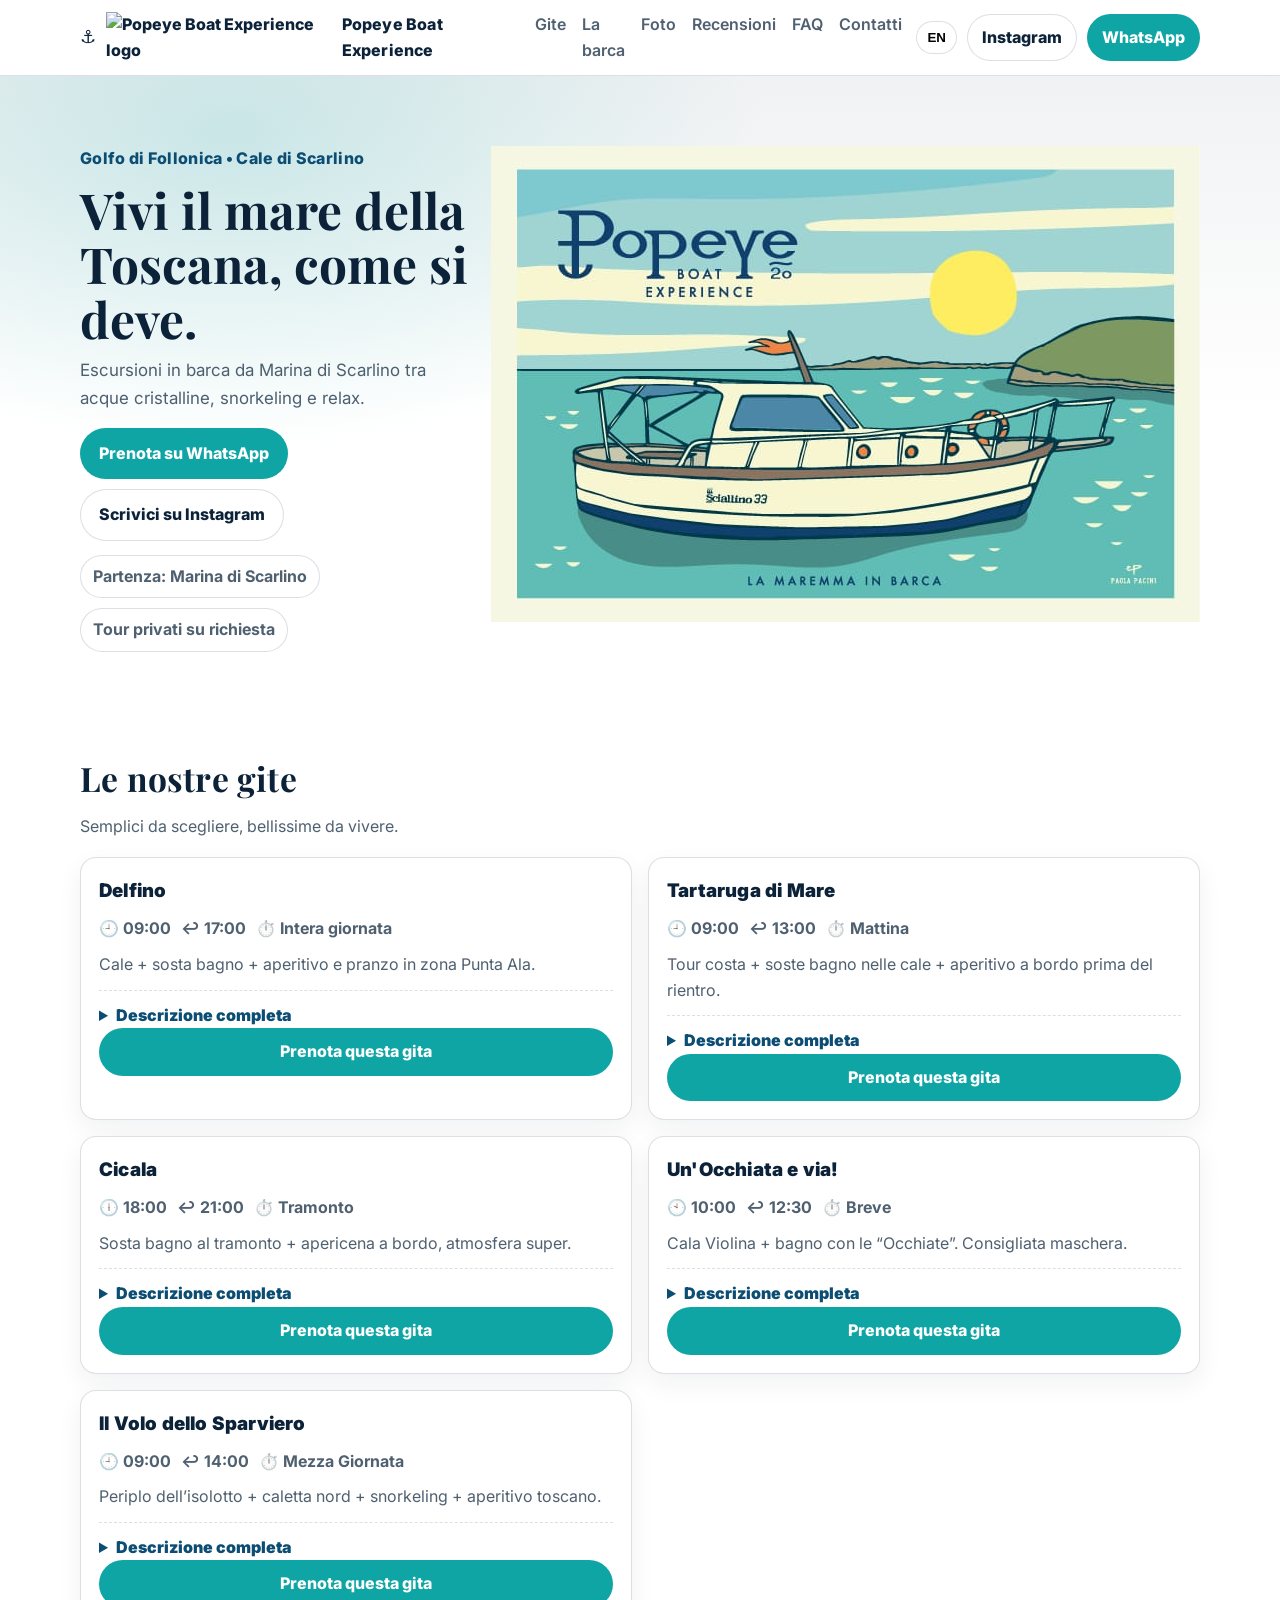
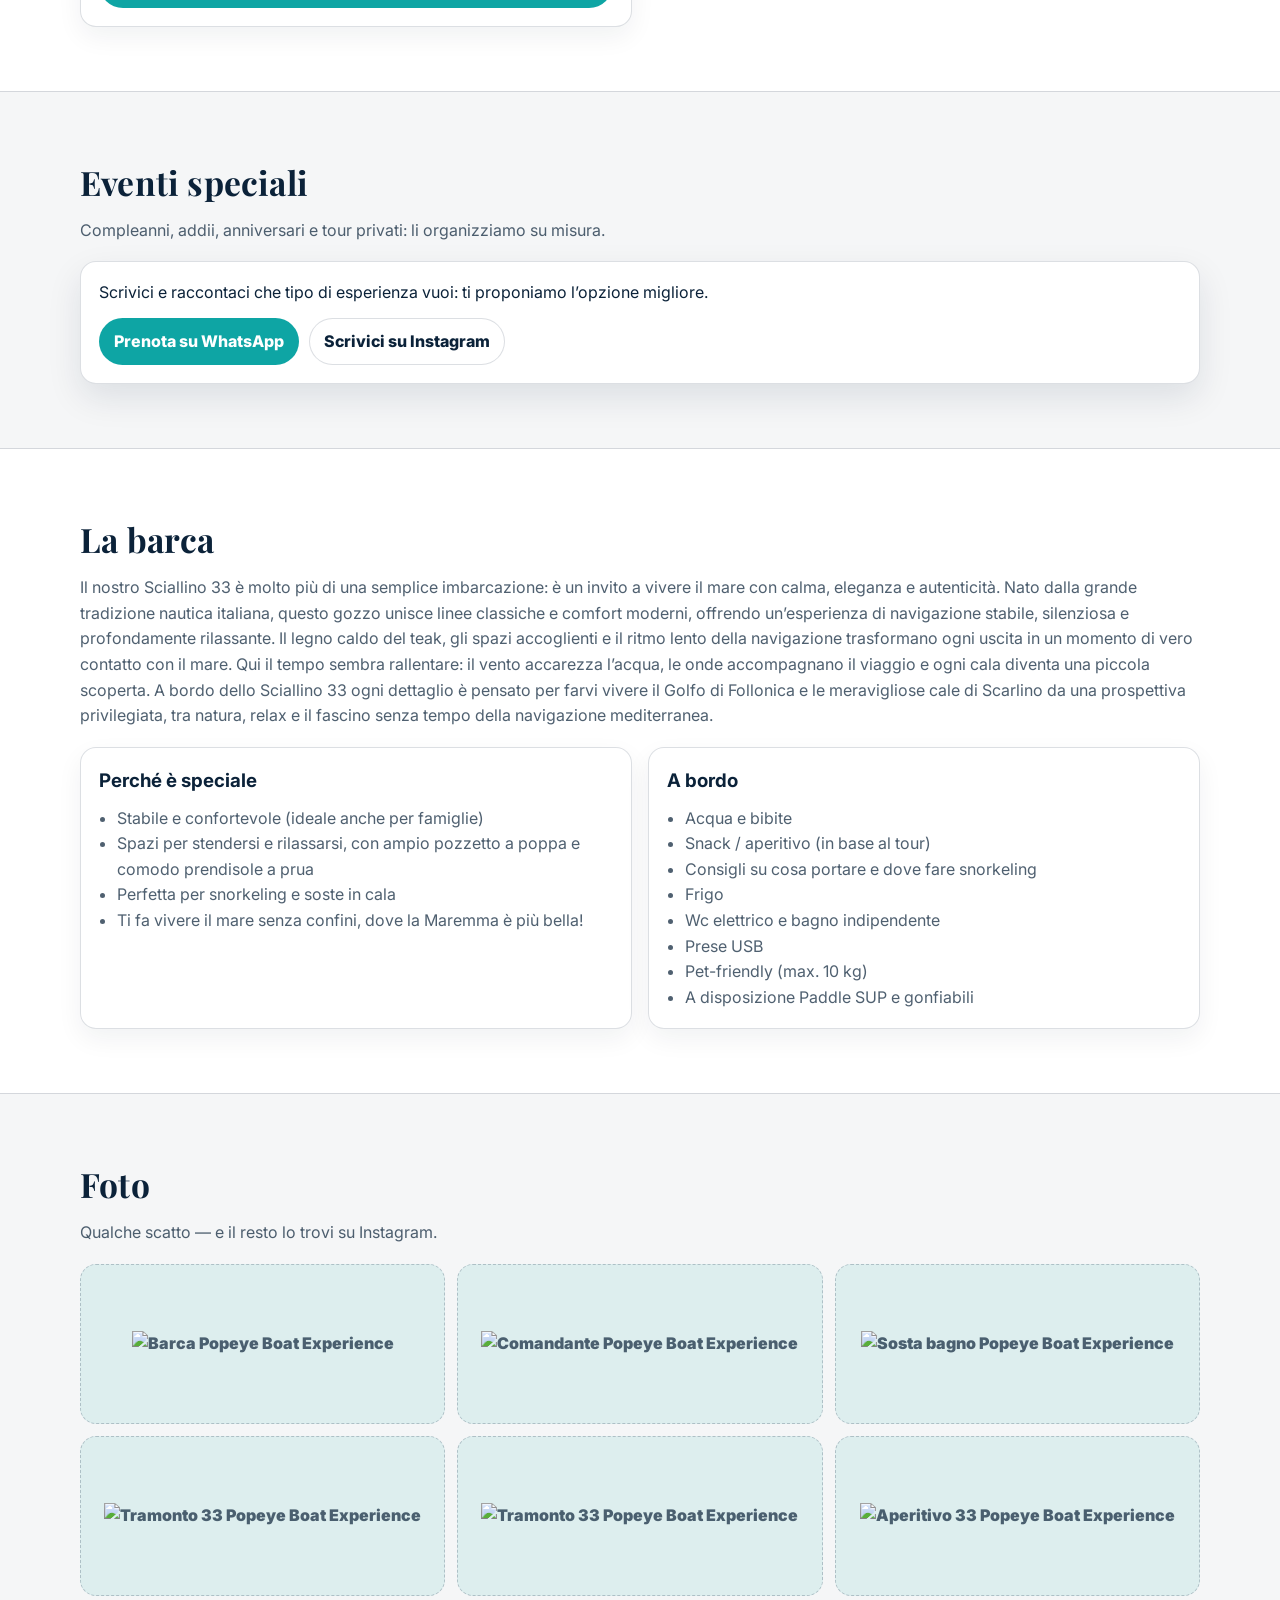
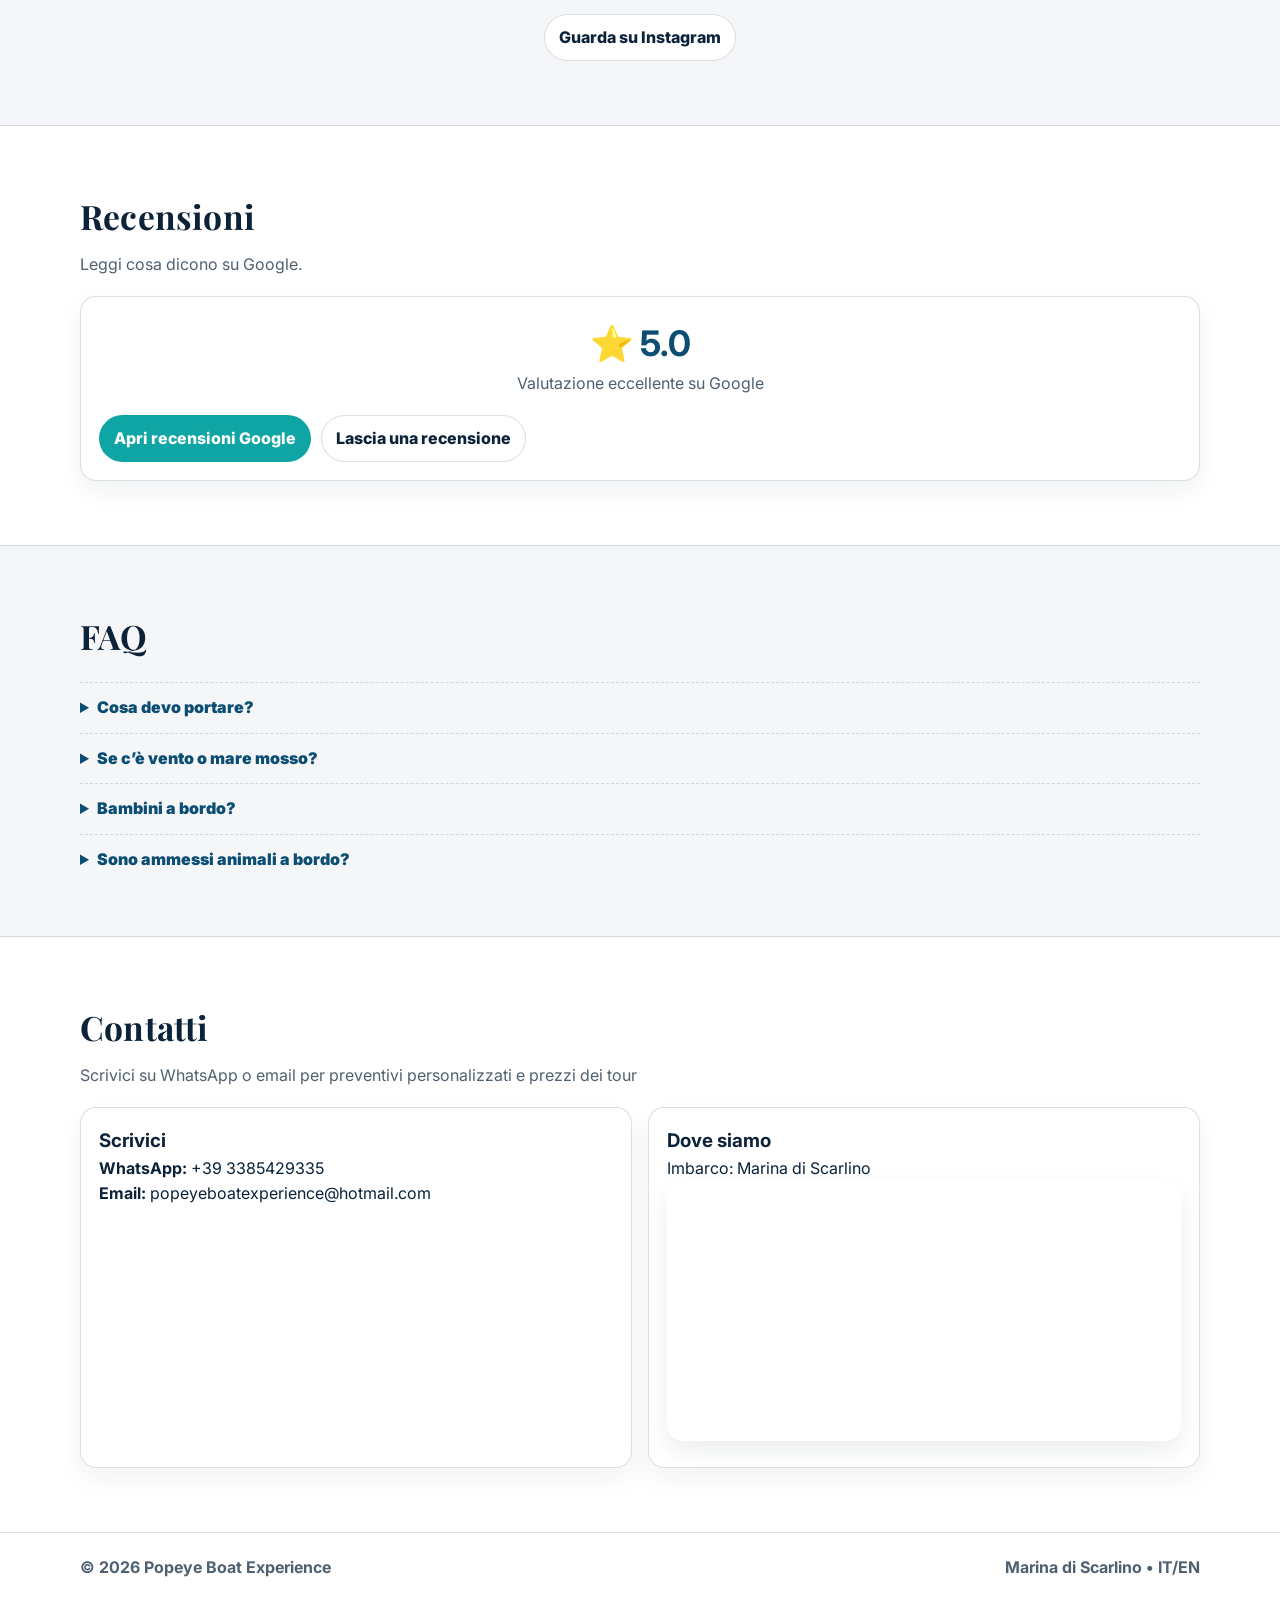
==== commit c64a27e4: "Aggiornamento immagini" ====
--- a/index.html
+++ b/index.html
@@ -17,6 +17,7 @@
   <link href="https://fonts.googleapis.com/css2?family=Inter:wght@400;600;700&family=Playfair+Display:wght@600;700&display=swap" rel="stylesheet">
 
   <link rel="stylesheet" href="style.css" />
+  <link rel="icon" type="image/svg+xml" href="assets/images/logo_popeye.svg">
 </head>
 
 <body>
@@ -25,6 +26,7 @@
     <div class="container header-inner">
       <a class="brand" href="#top" aria-label="Popeye Boat Experience">
         <span class="brand-mark">⚓</span>
+        <img src="assets/images/logo.svg" alt="Popeye Boat Experience logo" class="brand-logo">
         <span class="brand-text">Popeye Boat Experience</span>
       </a>
 
@@ -45,33 +47,40 @@
     </div>
   </header>
 
-  <!-- HERO -->
-  <main id="top">
-    <section class="hero">
-      <div class="container hero-inner">
-        <div class="hero-copy">
-          <p class="kicker" data-i18n="hero_kicker">Golfo di Follonica • Cale di Scarlino</p>
-          <h1 class="hero-title" data-i18n="hero_title">Vivi il mare della Toscana, come si deve.</h1>
-          <p class="hero-sub" data-i18n="hero_sub">
-            Escursioni in barca dalla Marina di Scarlino tra acque cristalline, snorkeling e relax.
-          </p>
-
-          <div class="hero-ctas">
-            <a class="btn btn-primary btn-lg" id="waHero" href="#" target="_blank" rel="noreferrer" data-i18n="cta_whatsapp">
-              Prenota su WhatsApp
-            </a>
-            <a class="btn btn-ghost btn-lg" id="igHero" href="#" target="_blank" rel="noreferrer" data-i18n="cta_instagram">
-              Scrivici su Instagram
-            </a>
-          </div>
-
-          <div class="trust">
-            <span class="trust-pill" data-i18n="trust_departure">Partenza: Marina di Scarlino</span>
-            <span class="trust-pill" data-i18n="trust_private">Tour privati su richiesta</span>
-          </div>
-        </div>
-      </div>
-    </section>
+ <!-- HERO -->
+<main id="top">
+  <section class="hero">
+    <div class="container hero-inner">
+
+      <div class="hero-copy">
+        <p class="kicker" data-i18n="hero_kicker">Golfo di Follonica • Cale di Scarlino</p>
+        <h1 class="hero-title" data-i18n="hero_title">Vivi il mare della Toscana, come si deve.</h1>
+        <p class="hero-sub" data-i18n="hero_sub">
+          Escursioni in barca dalla Marina di Scarlino tra acque cristalline, snorkeling e relax.
+        </p>
+
+        <div class="hero-ctas">
+          <a class="btn btn-primary btn-lg" id="waHero" href="#" target="_blank" rel="noreferrer" data-i18n="cta_whatsapp">
+            Prenota su WhatsApp
+          </a>
+          <a class="btn btn-ghost btn-lg" id="igHero" href="#" target="_blank" rel="noreferrer" data-i18n="cta_instagram">
+            Scrivici su Instagram
+          </a>
+        </div>
+
+        <div class="trust">
+          <span class="trust-pill" data-i18n="trust_departure">Partenza: Marina di Scarlino</span>
+          <span class="trust-pill" data-i18n="trust_private">Tour privati su richiesta</span>
+        </div>
+      </div>
+
+      <!-- IMMAGINE HERO -->
+      <div class="hero-image-box">
+        <img src="assets/images/hero-cartolina.jpeg" alt="Boat tour Popeye Boat Experience Scarlino">
+      </div>
+
+    </div>
+  </section>
 
     <!-- TOURS -->
     <section class="section" id="tours">
@@ -281,12 +290,24 @@
         </header>
 
         <div class="gallery-grid">
-          <div class="ph">Barca</div>
-          <div class="ph">Interni</div>
-          <div class="ph">Cale</div>
-          <div class="ph">Sosta bagno</div>
-          <div class="ph">Tramonto</div>
-          <div class="ph">Esperienze</div>
+          <div class="ph">
+            <img src="assets/images/barca.jpeg" alt="Barca Popeye Boat Experience">
+          </div>
+          <div class="ph">
+            <img src="assets/images/comandante.jpeg" alt="Comandante Popeye Boat Experience">
+          </div>
+          <div class="ph">
+            <img src="assets/images/sosta_bagno.jpeg" alt="Sosta bagno Popeye Boat Experience">
+          </div>
+          <div class="ph">
+            <img src="assets/images/tramonto_uno.jpeg" alt="Tramonto 33 Popeye Boat Experience">
+          </div>
+          <div class="ph">
+            <img src="assets/images/tramonto_2.jpeg" alt="Tramonto 33 Popeye Boat Experience">
+          </div>
+          <div class="ph">
+            <img src="assets/images/aperitivo.jpeg" alt="Aperitivo 33 Popeye Boat Experience">
+          </div>
         </div>
 
         <div class="center mt-18">
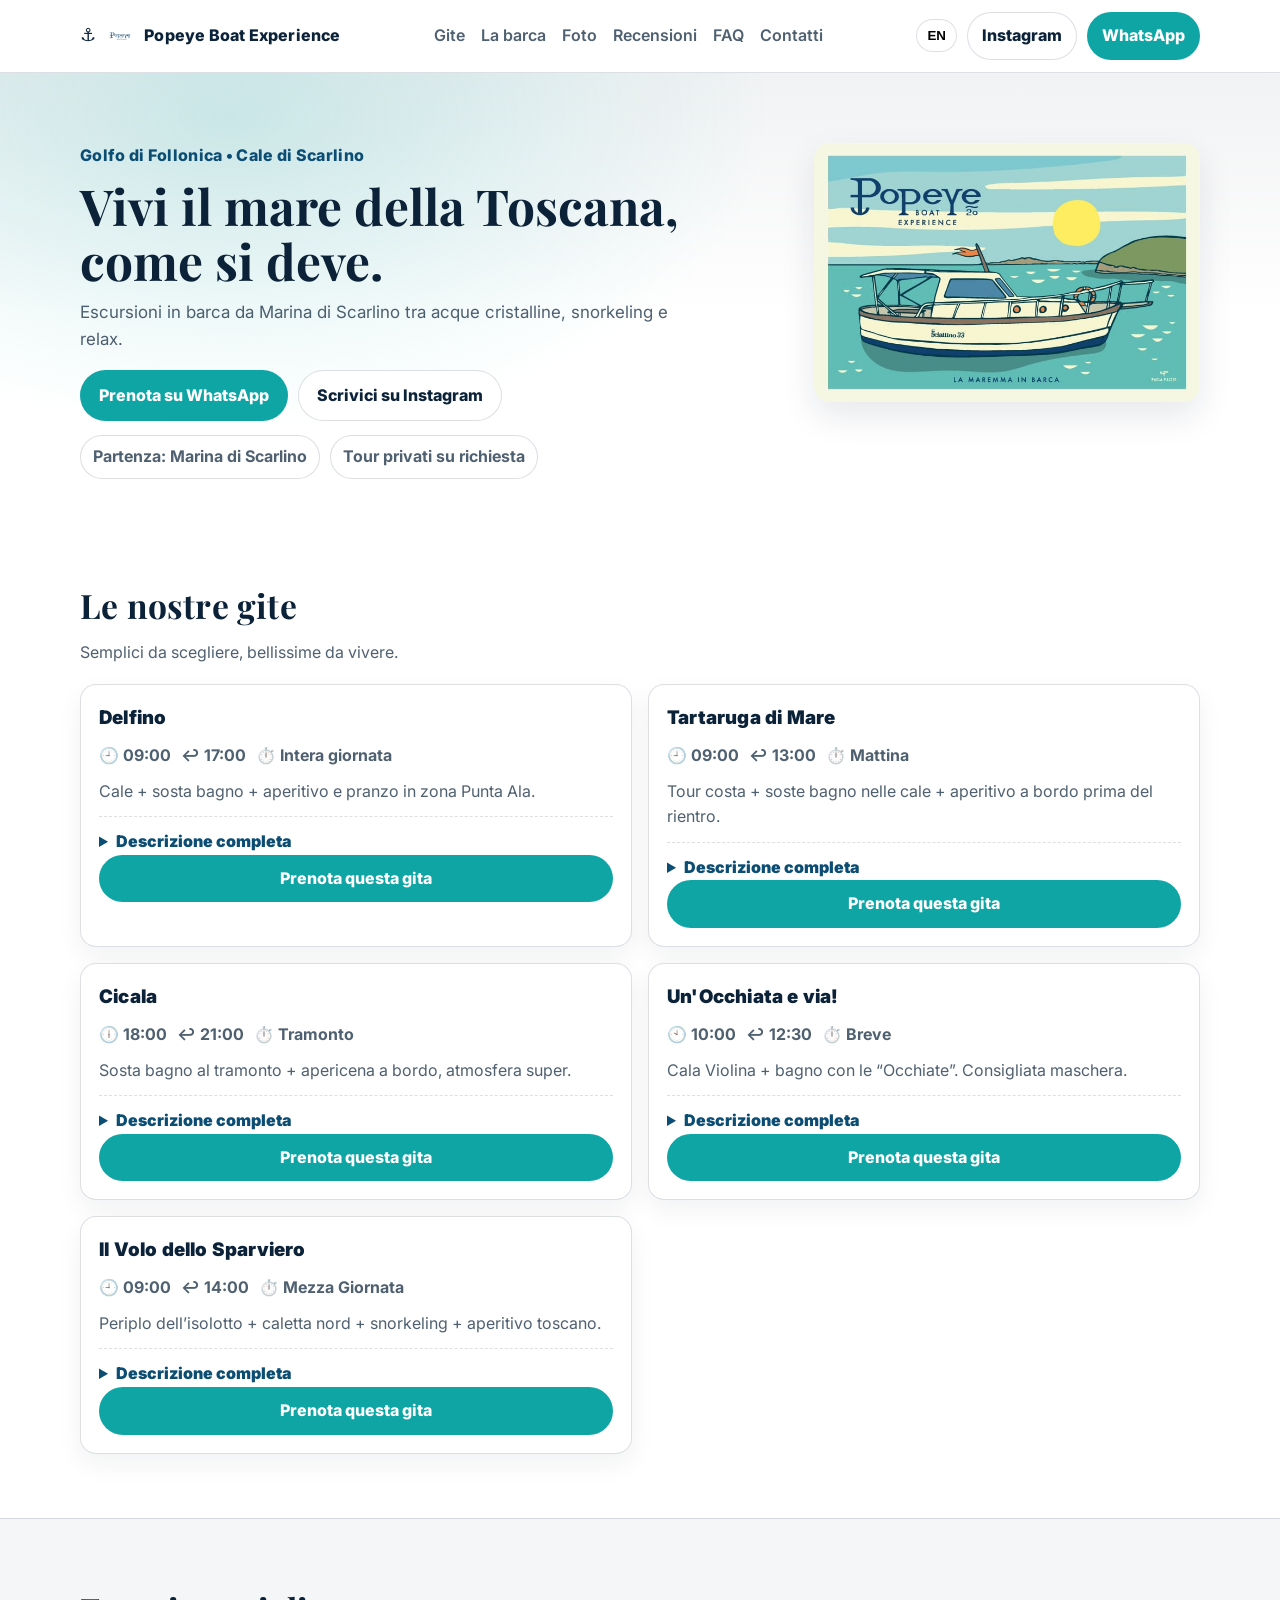
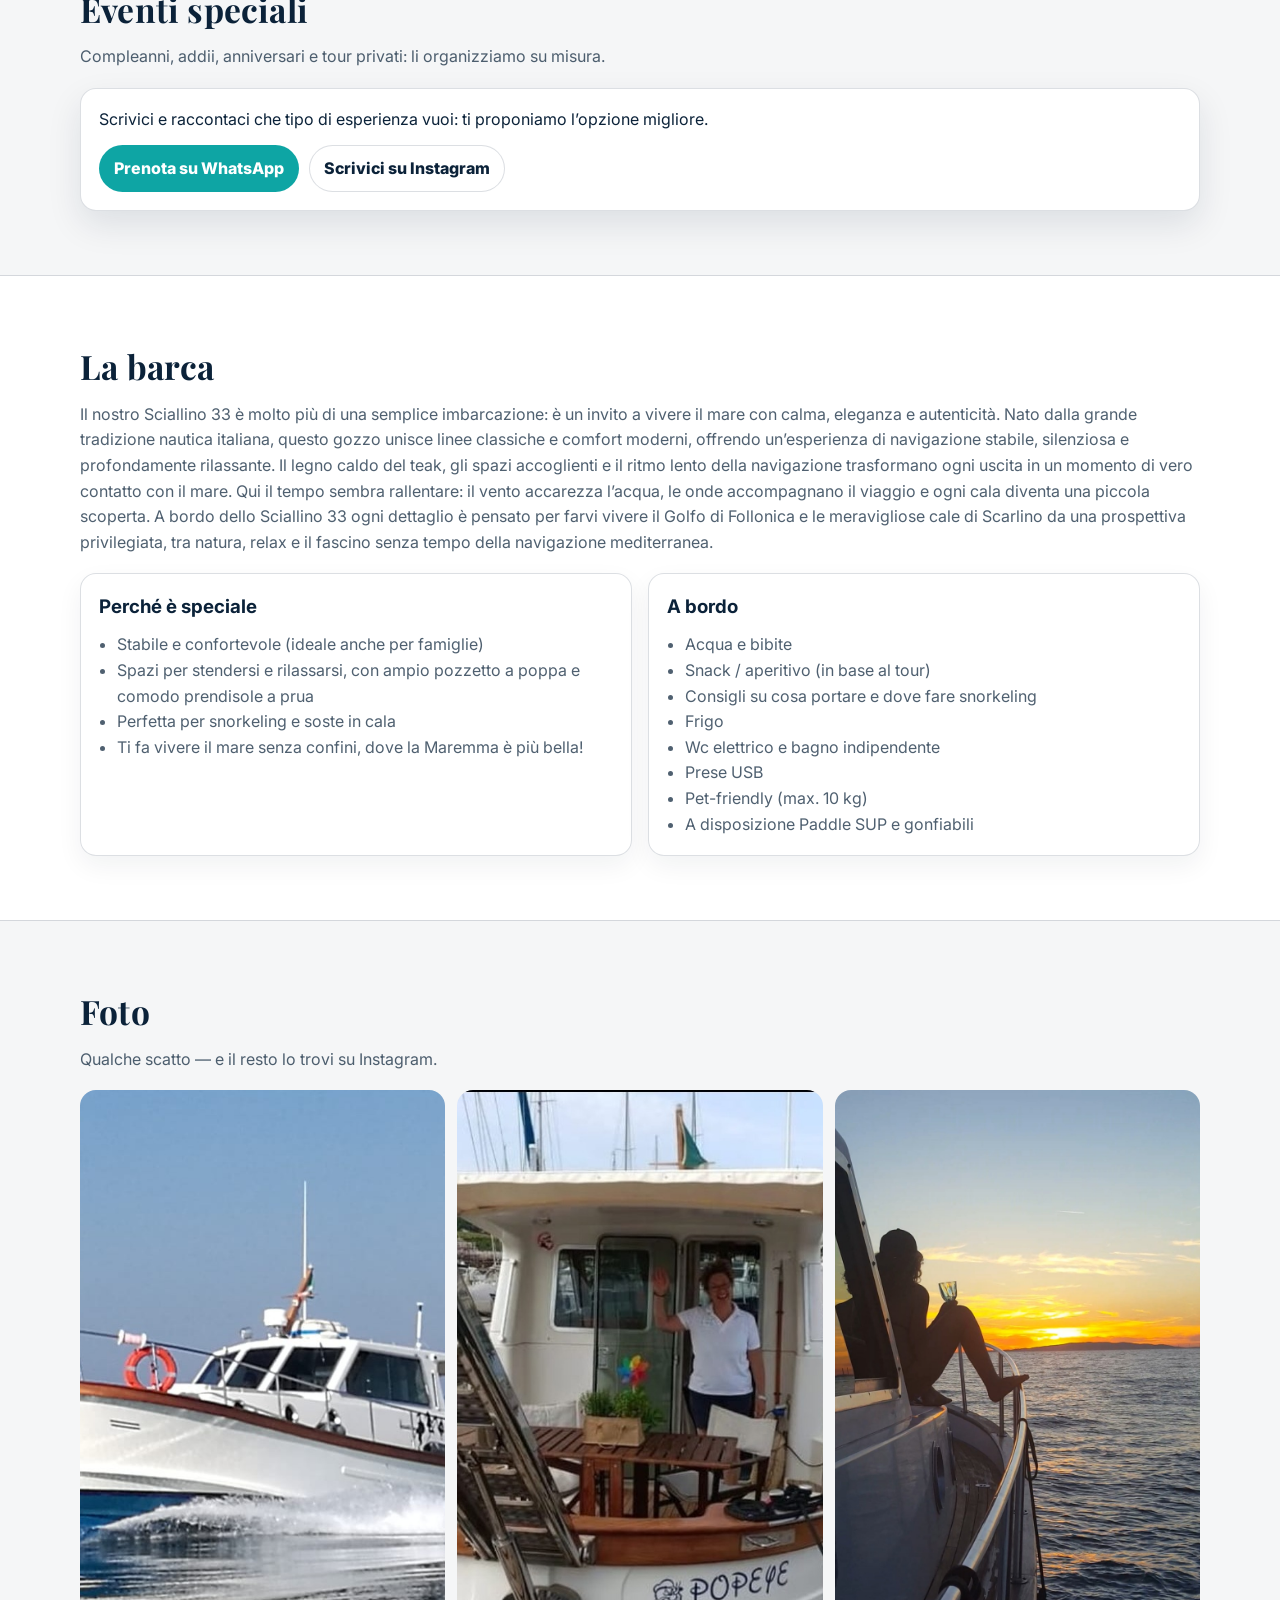
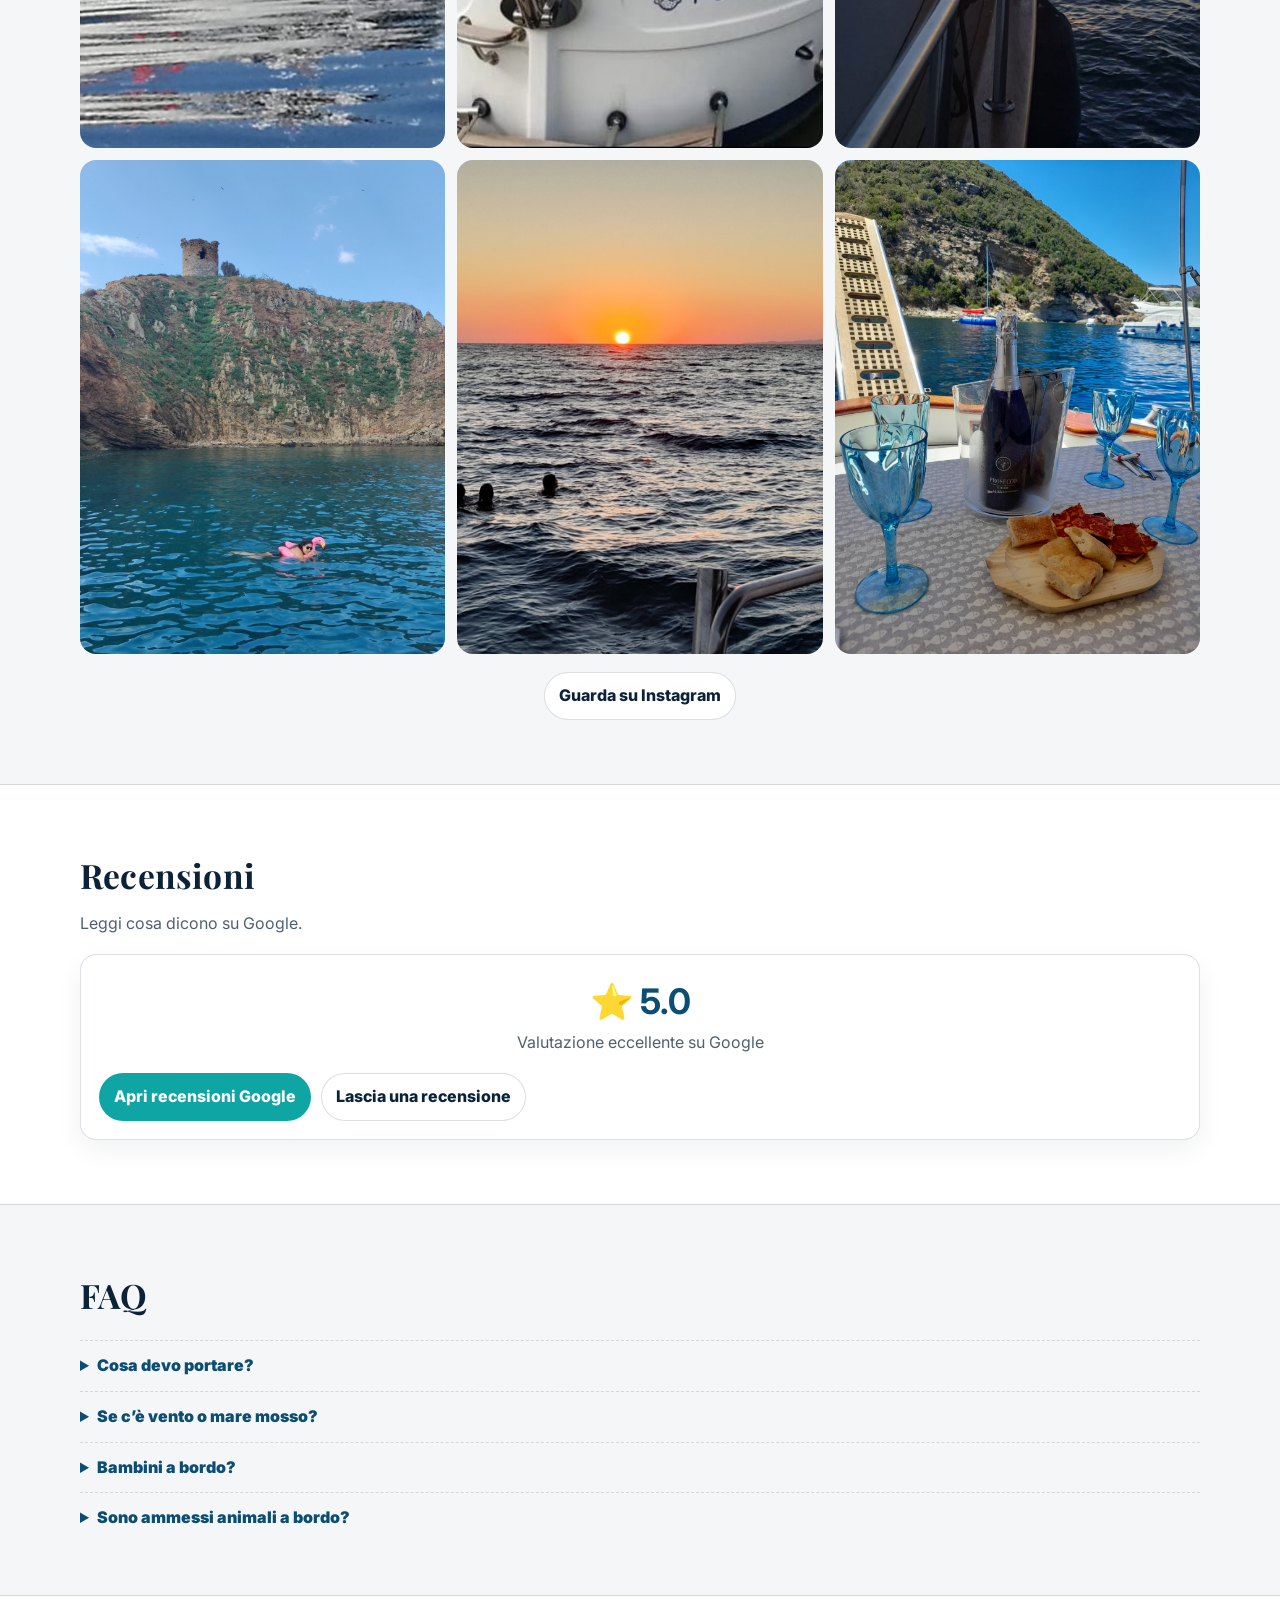
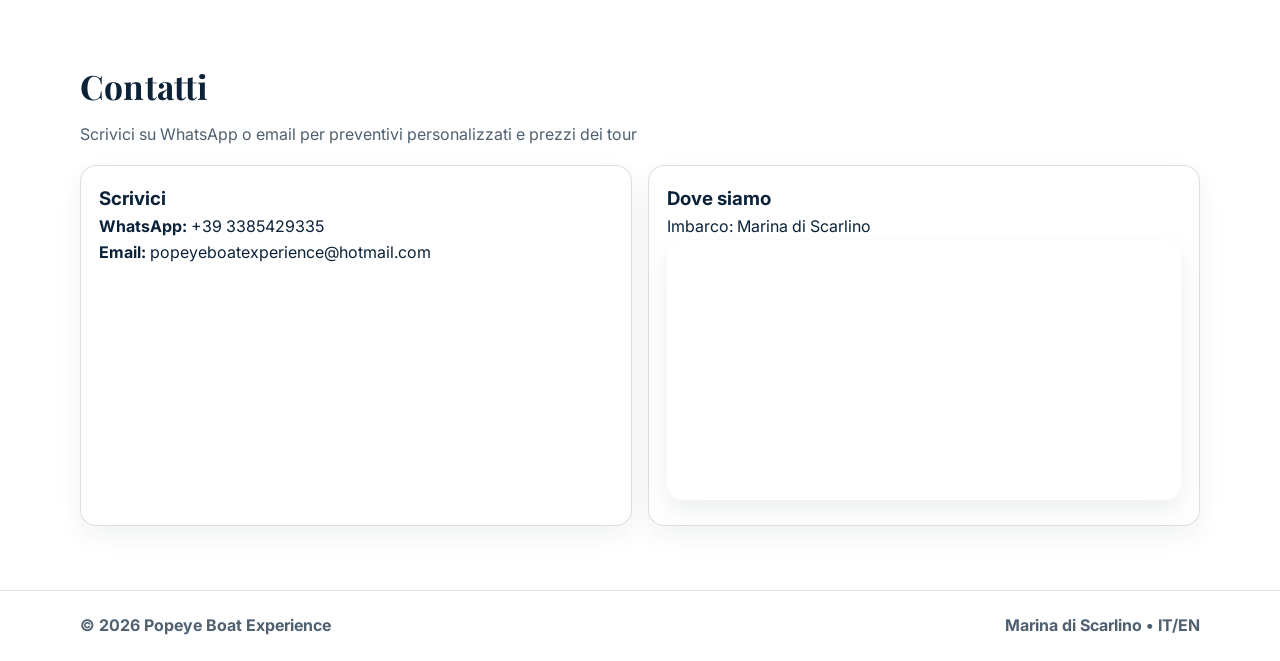
==== commit 3a3b98d7: "Update index.html" ====
--- a/index.html
+++ b/index.html
@@ -26,7 +26,7 @@
     <div class="container header-inner">
       <a class="brand" href="#top" aria-label="Popeye Boat Experience">
         <span class="brand-mark">⚓</span>
-        <img src="assets/images/logo.svg" alt="Popeye Boat Experience logo" class="brand-logo">
+        <img src="assets/images/logo_popeye.svg" alt="Popeye Boat Experience logo" class="brand-logo">
         <span class="brand-text">Popeye Boat Experience</span>
       </a>
 
@@ -290,32 +290,38 @@
         </header>
 
         <div class="gallery-grid">
-          <div class="ph">
-            <img src="assets/images/barca.jpeg" alt="Barca Popeye Boat Experience">
-          </div>
-          <div class="ph">
+          <a class="gallery-item" href="assets/images/barca.jpg" target="_blank" rel="noreferrer">
+            <img src="assets/images/barca.jpeg" alt="Sciallino 33 Popeye Boat Experience">
+          </a>
+
+          <a class="gallery-item" href="assets/images/interni.jpg" target="_blank" rel="noreferrer">
             <img src="assets/images/comandante.jpeg" alt="Comandante Popeye Boat Experience">
-          </div>
-          <div class="ph">
-            <img src="assets/images/sosta_bagno.jpeg" alt="Sosta bagno Popeye Boat Experience">
-          </div>
-          <div class="ph">
-            <img src="assets/images/tramonto_uno.jpeg" alt="Tramonto 33 Popeye Boat Experience">
-          </div>
-          <div class="ph">
-            <img src="assets/images/tramonto_2.jpeg" alt="Tramonto 33 Popeye Boat Experience">
-          </div>
-          <div class="ph">
-            <img src="assets/images/aperitivo.jpeg" alt="Aperitivo 33 Popeye Boat Experience">
-          </div>
+          </a>
+
+          <a class="gallery-item" href="assets/images/cale.jpg" target="_blank" rel="noreferrer">
+            <img src="assets/images/tramonto_uno.jpeg" alt="Cale di Scarlino">
+          </a>
+
+          <a class="gallery-item" href="assets/images/bagno.jpg" target="_blank" rel="noreferrer">
+            <img src="assets/images/sosta_bagno.jpeg" alt="Sosta bagno durante il tour">
+          </a>
+
+          <a class="gallery-item" href="assets/images/tramonto.jpg" target="_blank" rel="noreferrer">
+            <img src="assets/images/tramonto_2.jpeg" alt="Tramonto in barca">
+          </a>
+
+          <a class="gallery-item" href="assets/images/esperienze.jpg" target="_blank" rel="noreferrer">
+            <img src="assets/images/aperitivo.jpeg" alt="Esperienza in barca nel Golfo di Follonica">
+          </a>
         </div>
 
         <div class="center mt-18">
-          <a class="btn btn-ghost" id="igGallery" href="#" target="_blank" rel="noreferrer" data-i18n="cta_see_instagram">Guarda su Instagram</a>
+          <a class="btn btn-ghost" id="igGallery" href="#" target="_blank" rel="noreferrer" data-i18n="cta_see_instagram">
+            Guarda su Instagram
+          </a>
         </div>
       </div>
     </section>
-
     <!-- REVIEWS -->
     <section class="section" id="reviews">
       <div class="container">
--- a/style.css
+++ b/style.css
@@ -312,3 +312,28 @@
   border-radius: var(--radius);
   box-shadow: 0 10px 25px rgba(11,34,57,.08);
 }
+.brand-logo{
+  width: 28px;
+  height: 28px;
+  display: block;
+  object-fit: contain;
+}
+.hero-image-box{
+  border-radius: var(--radius);
+  overflow: hidden;
+  box-shadow: var(--shadow);
+}
+
+.hero-image-box img{
+  width: 100%;
+  height: 100%;
+  object-fit: cover;
+  display: block;
+}
+
+.gallery-grid img{
+  width: 100%;
+  height: 100%;
+  object-fit: cover;
+  border-radius: var(--radius);
+}
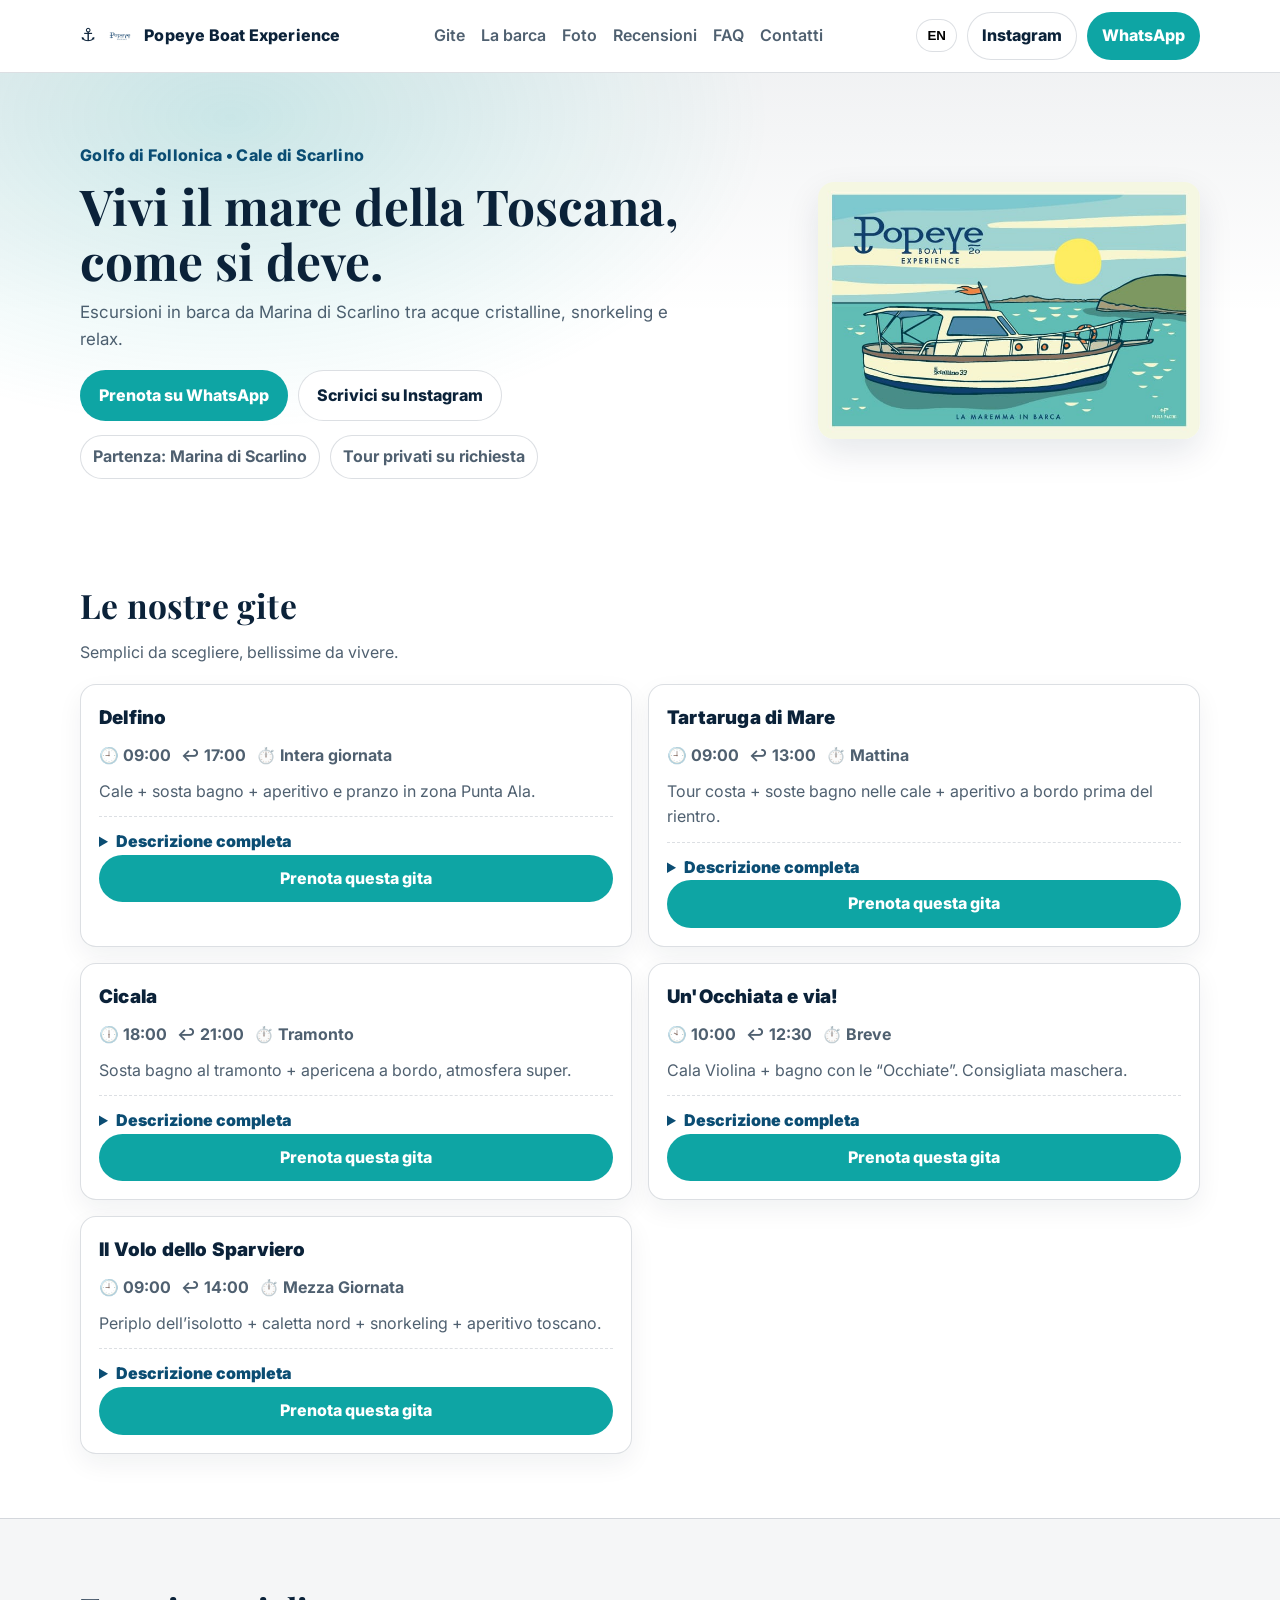
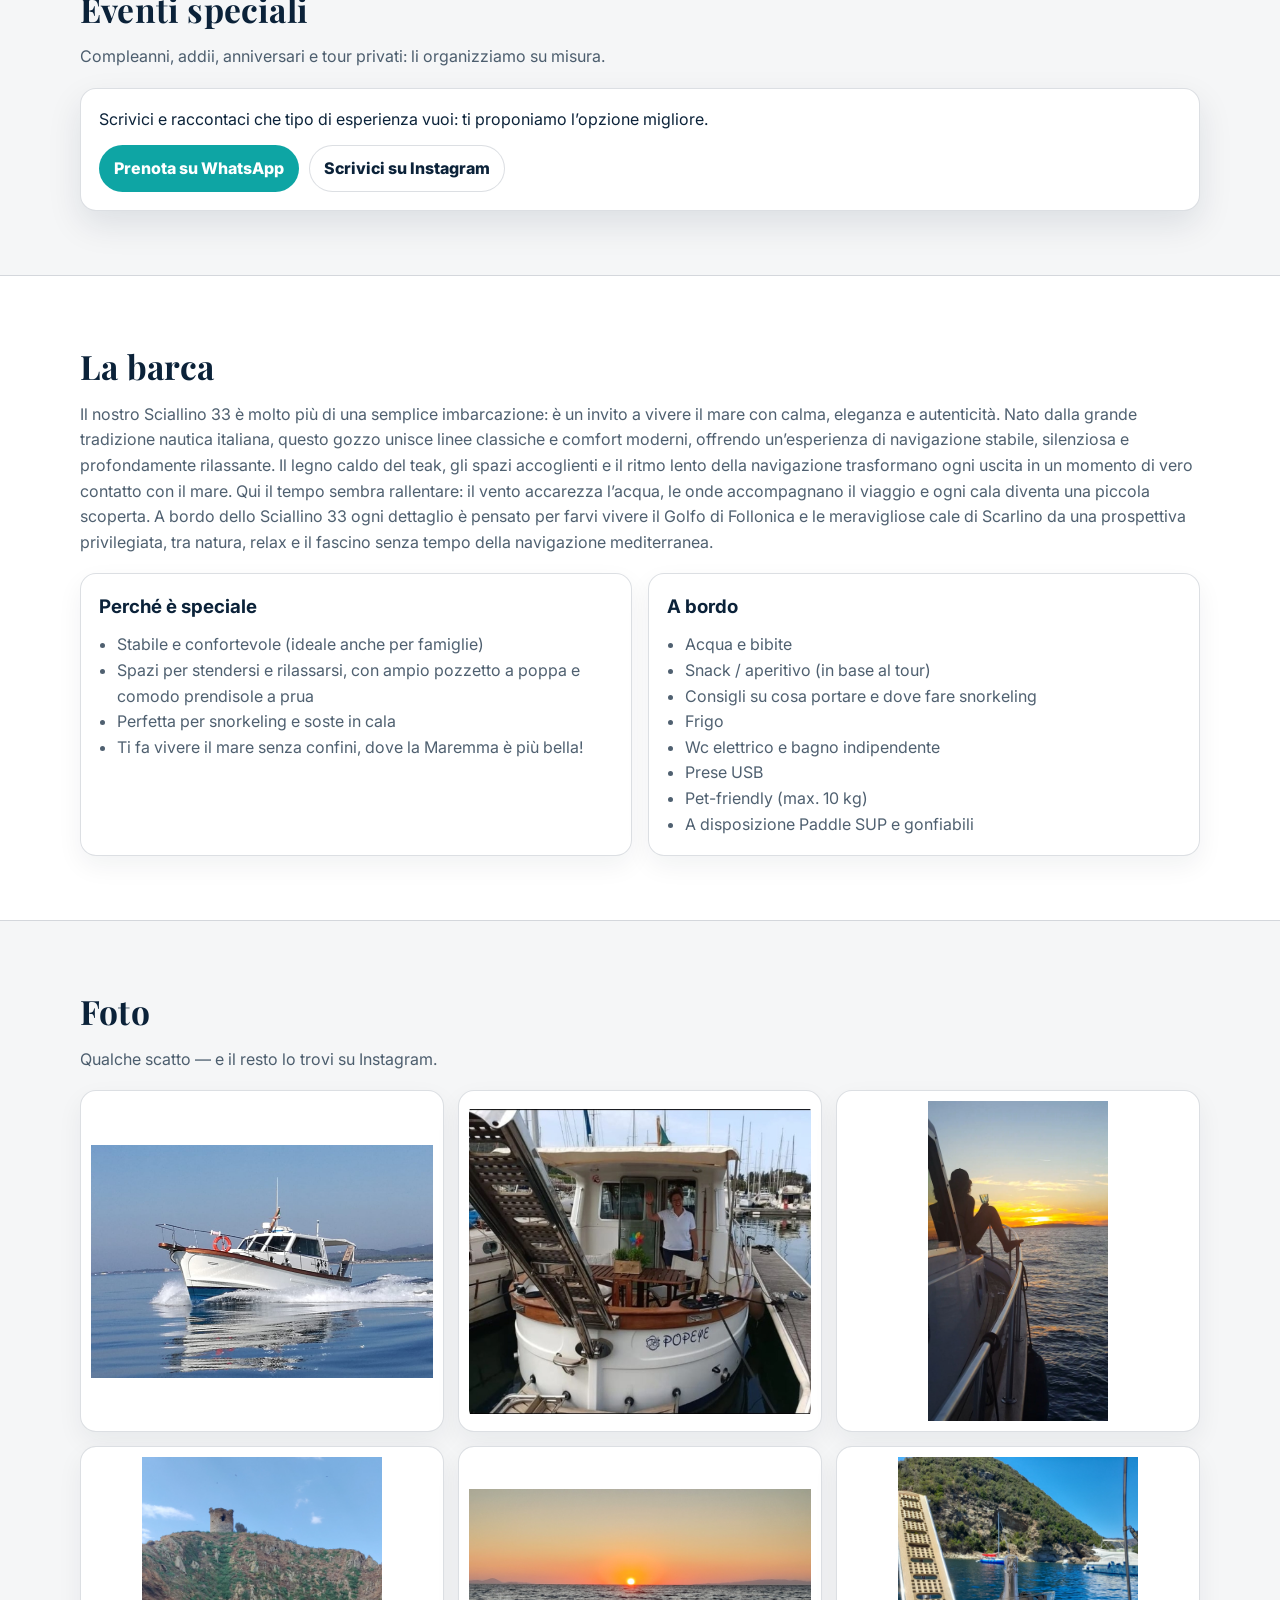
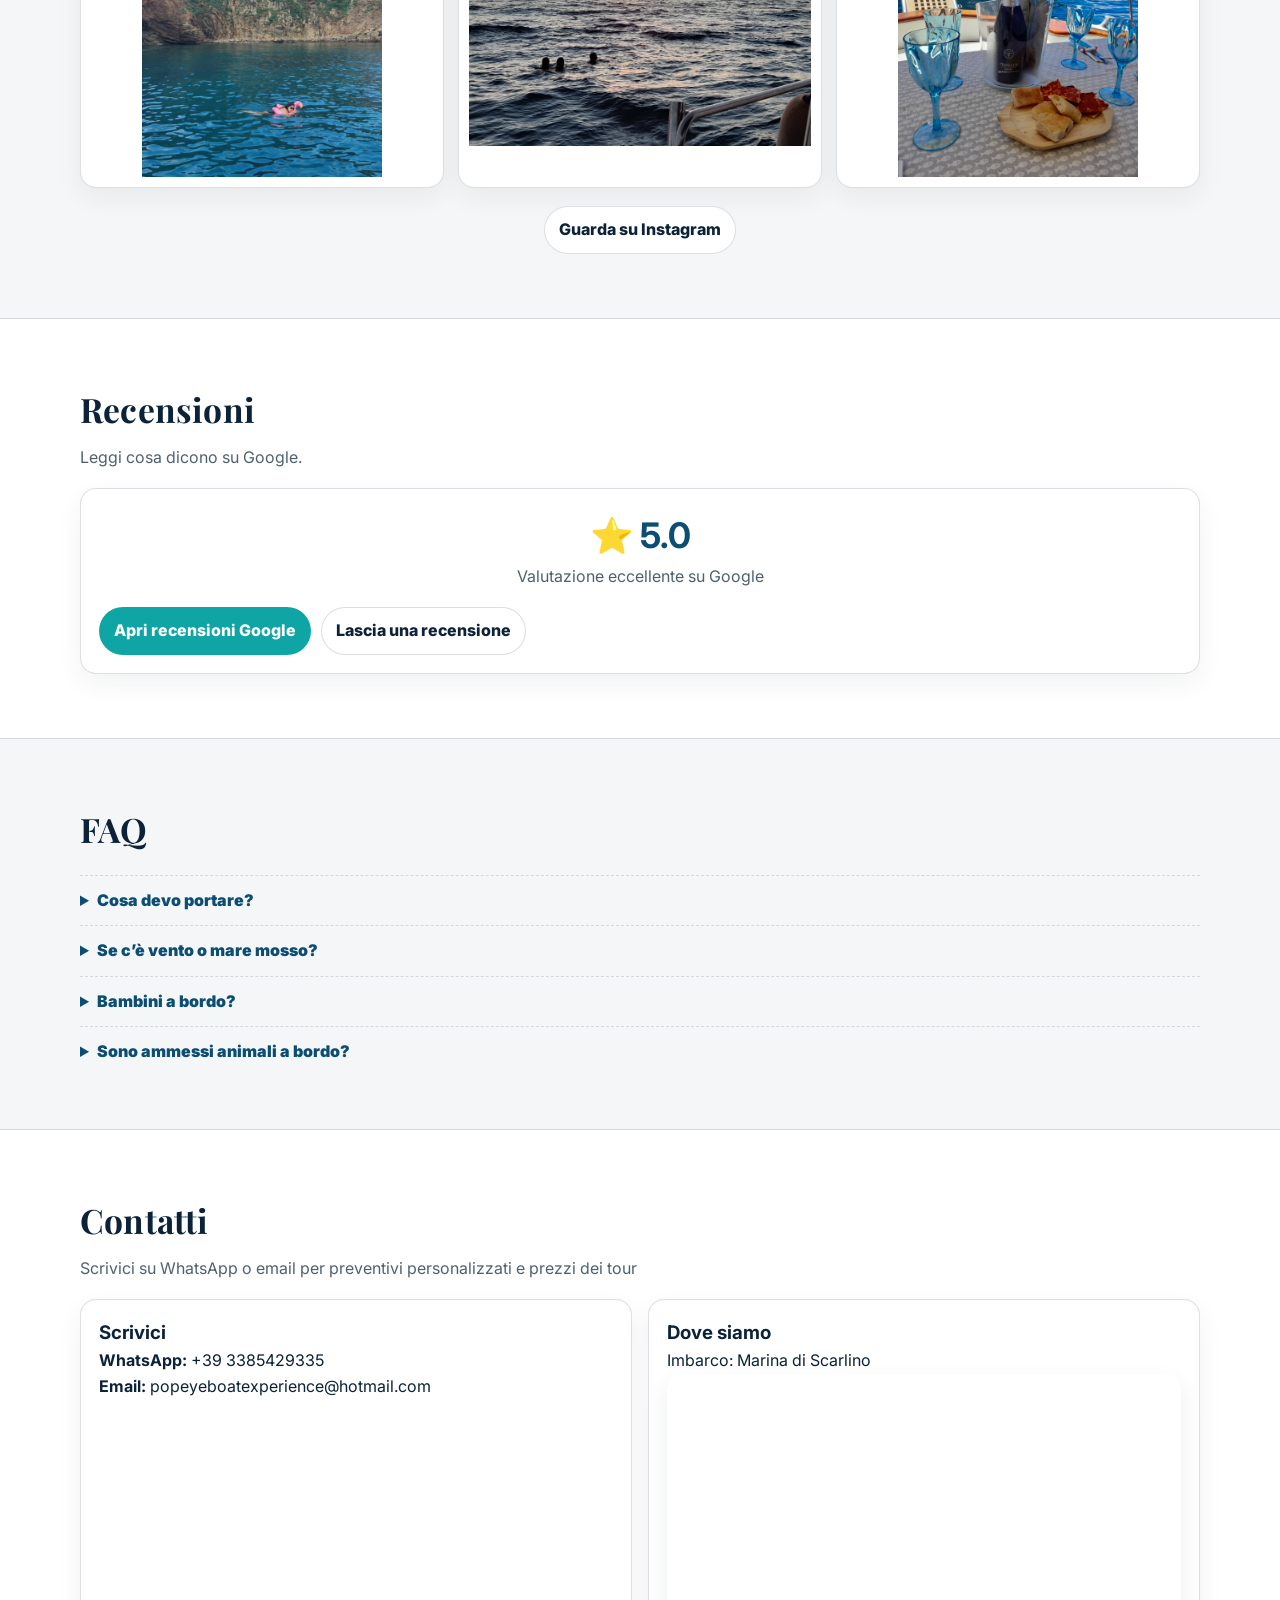
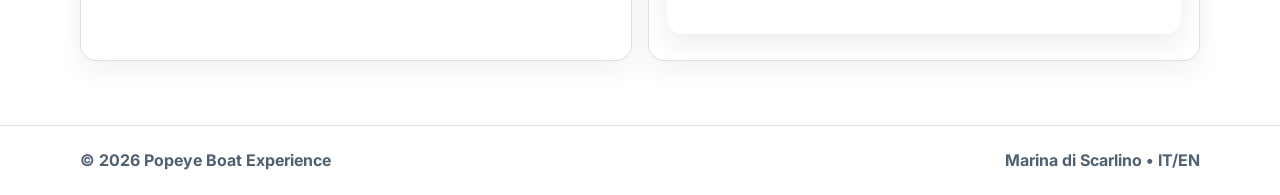
==== commit 23598511: "Update index.html" ====
--- a/index.html
+++ b/index.html
@@ -290,27 +290,27 @@
         </header>
 
         <div class="gallery-grid">
-          <a class="gallery-item" href="assets/images/barca.jpg" target="_blank" rel="noreferrer">
+          <a class="gallery-item">
             <img src="assets/images/barca.jpeg" alt="Sciallino 33 Popeye Boat Experience">
           </a>
 
-          <a class="gallery-item" href="assets/images/interni.jpg" target="_blank" rel="noreferrer">
+          <a class="gallery-item">
             <img src="assets/images/comandante.jpeg" alt="Comandante Popeye Boat Experience">
           </a>
 
-          <a class="gallery-item" href="assets/images/cale.jpg" target="_blank" rel="noreferrer">
+          <a class="gallery-item">
             <img src="assets/images/tramonto_uno.jpeg" alt="Cale di Scarlino">
           </a>
 
-          <a class="gallery-item" href="assets/images/bagno.jpg" target="_blank" rel="noreferrer">
+          <a class="gallery-item">
             <img src="assets/images/sosta_bagno.jpeg" alt="Sosta bagno durante il tour">
           </a>
 
-          <a class="gallery-item" href="assets/images/tramonto.jpg" target="_blank" rel="noreferrer">
+          <a class="gallery-item">
             <img src="assets/images/tramonto_2.jpeg" alt="Tramonto in barca">
           </a>
 
-          <a class="gallery-item" href="assets/images/esperienze.jpg" target="_blank" rel="noreferrer">
+          <a class="gallery-item">
             <img src="assets/images/aperitivo.jpeg" alt="Esperienza in barca nel Golfo di Follonica">
           </a>
         </div>
--- a/style.css
+++ b/style.css
@@ -107,8 +107,30 @@
 
 .hero-inner{
   display: grid;
-  gap: 18px;
-  align-items: start;
+  gap: 28px;
+  align-items: center;
+}
+
+.hero-image-box{
+  border-radius: var(--radius);
+  overflow: hidden;
+  box-shadow: var(--shadow);
+  max-width: 460px;
+  width: 100%;
+  justify-self: end;
+}
+
+.hero-image-box img{
+  width: 100%;
+  height: auto;
+  display: block;
+  object-fit: contain;
+}
+
+@media (min-width: 860px){
+  .hero-inner{
+    grid-template-columns: 1.15fr .85fr;
+  }
 }
 
 .kicker{
@@ -250,21 +272,46 @@
 .gallery-grid{
   display: grid;
   grid-template-columns: repeat(2, 1fr);
-  gap: 12px;
-}
-.ph{
-  height: 160px;
-  border-radius: var(--radius);
-  background: rgba(14,165,164,.10);
-  border: 1px dashed rgba(11,34,57,.22);
+  gap: 14px;
+}
+
+.gallery-item{
   display: flex;
   align-items: center;
   justify-content: center;
-  font-weight: 900;
-  color: rgba(11,34,57,.70);
-}
-
-.map .ph{ height: 220px; }
+  min-height: 240px;
+  padding: 10px;
+  background: #fff;
+  border: 1px solid var(--line);
+  border-radius: var(--radius);
+  box-shadow: 0 10px 26px rgba(11,34,57,.06);
+  overflow: hidden;
+  transition: transform .18s ease, box-shadow .18s ease;
+}
+
+.gallery-item:hover{
+  transform: translateY(-2px);
+  box-shadow: var(--shadow);
+}
+
+.gallery-item img{
+  width: 100%;
+  height: 100%;
+  max-height: 320px;
+  object-fit: contain;
+  display: block;
+  border-radius: 12px;
+}
+
+@media (min-width: 860px){
+  .gallery-grid{
+    grid-template-columns: repeat(3, 1fr);
+  }
+
+  .gallery-item{
+    min-height: 280px;
+  }
+}
 
 .center{ text-align: center; }
 .mt-12{ margin-top: 12px; }
@@ -317,23 +364,10 @@
   height: 28px;
   display: block;
   object-fit: contain;
-}
-.hero-image-box{
-  border-radius: var(--radius);
-  overflow: hidden;
-  box-shadow: var(--shadow);
-}
-
-.hero-image-box img{
+
+.gallery-grid img{
   width: 100%;
   height: 100%;
   object-fit: cover;
-  display: block;
-}
-
-.gallery-grid img{
-  width: 100%;
-  height: 100%;
-  object-fit: cover;
-  border-radius: var(--radius);
-}
+  border-radius: var(--radius);
+}
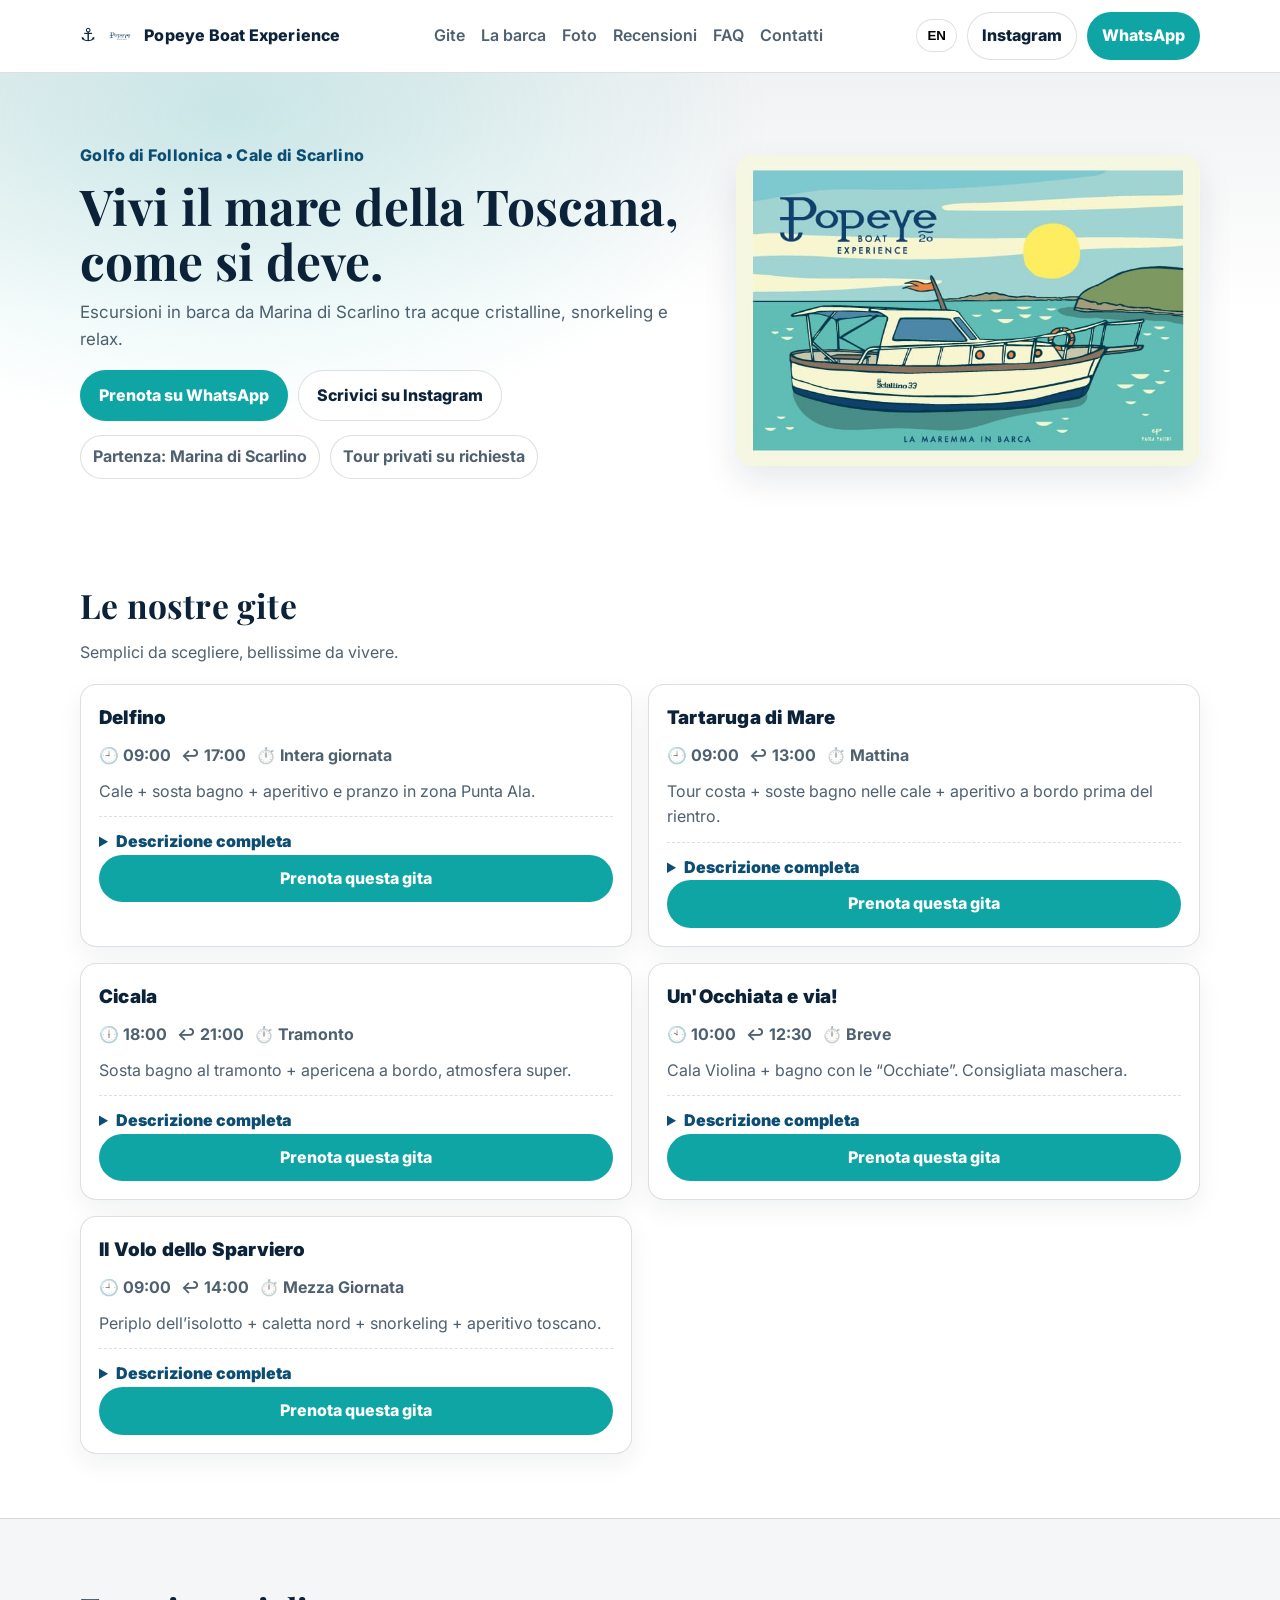
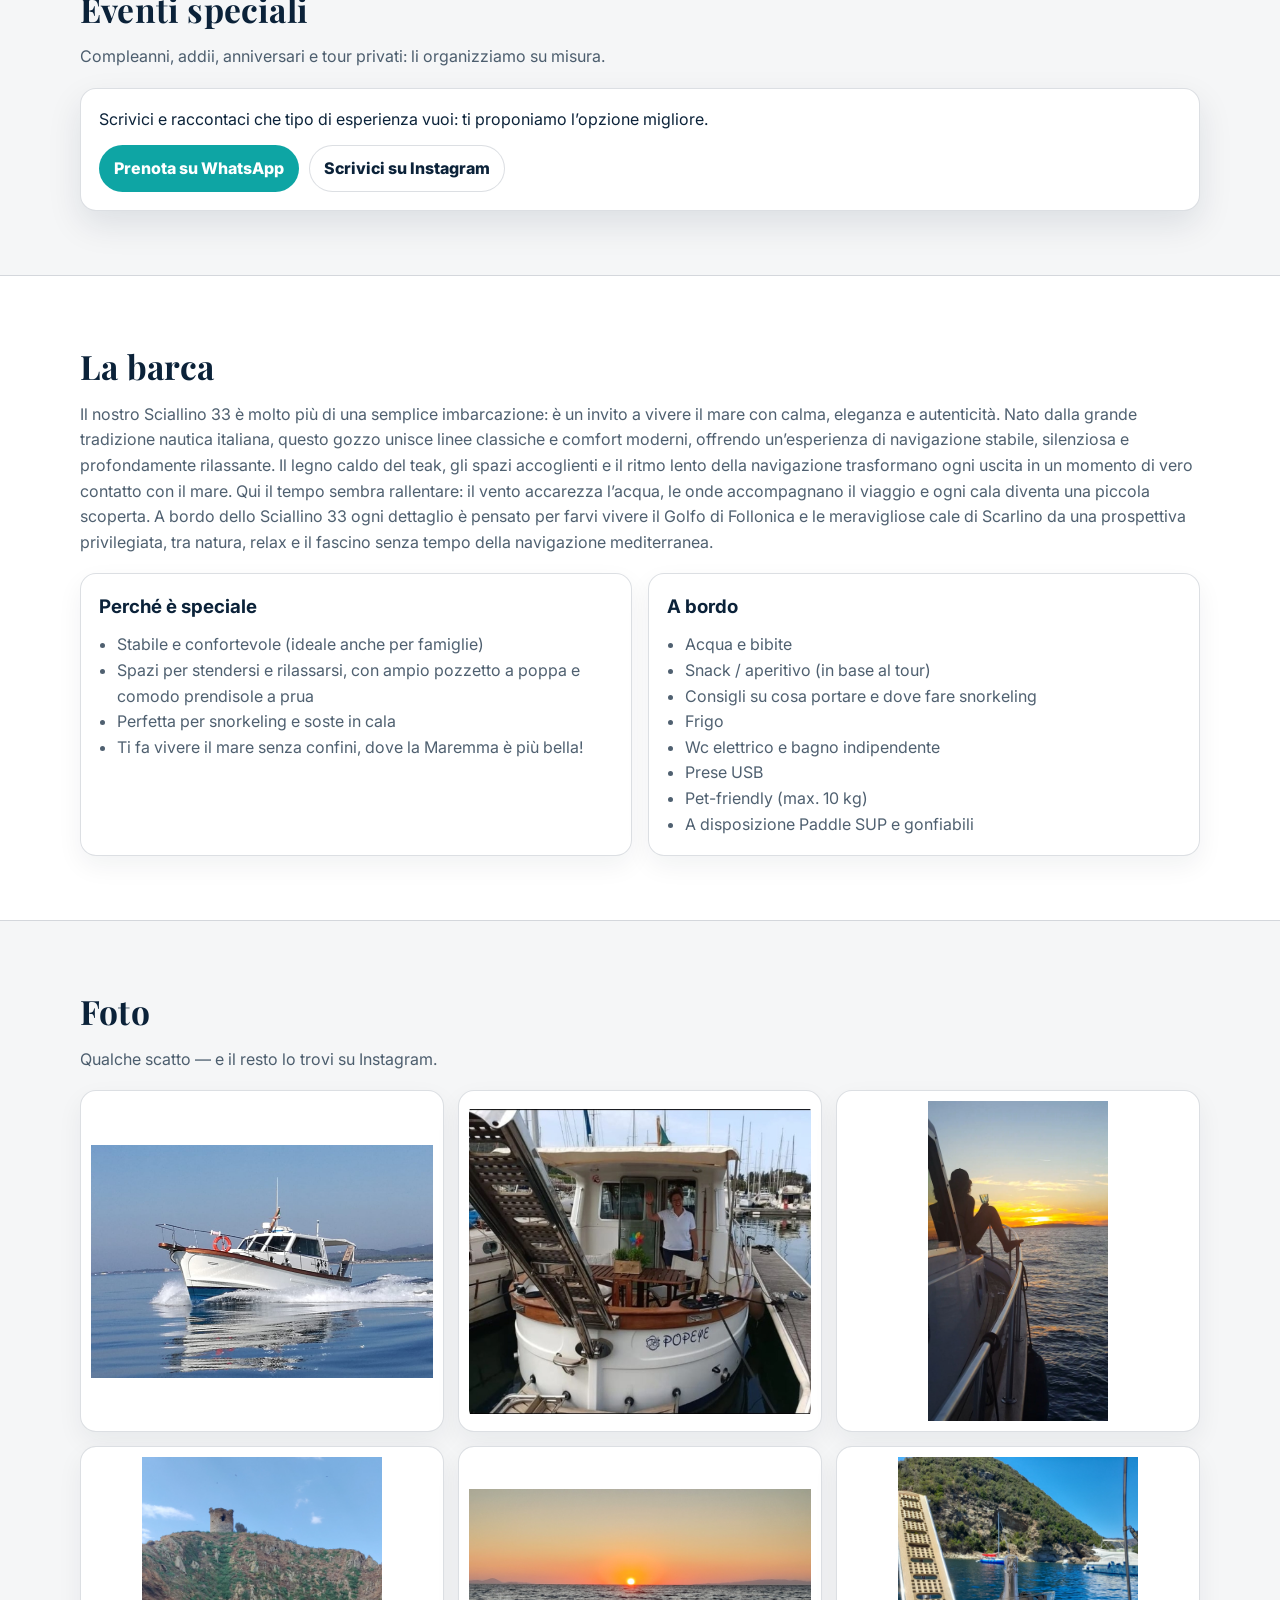
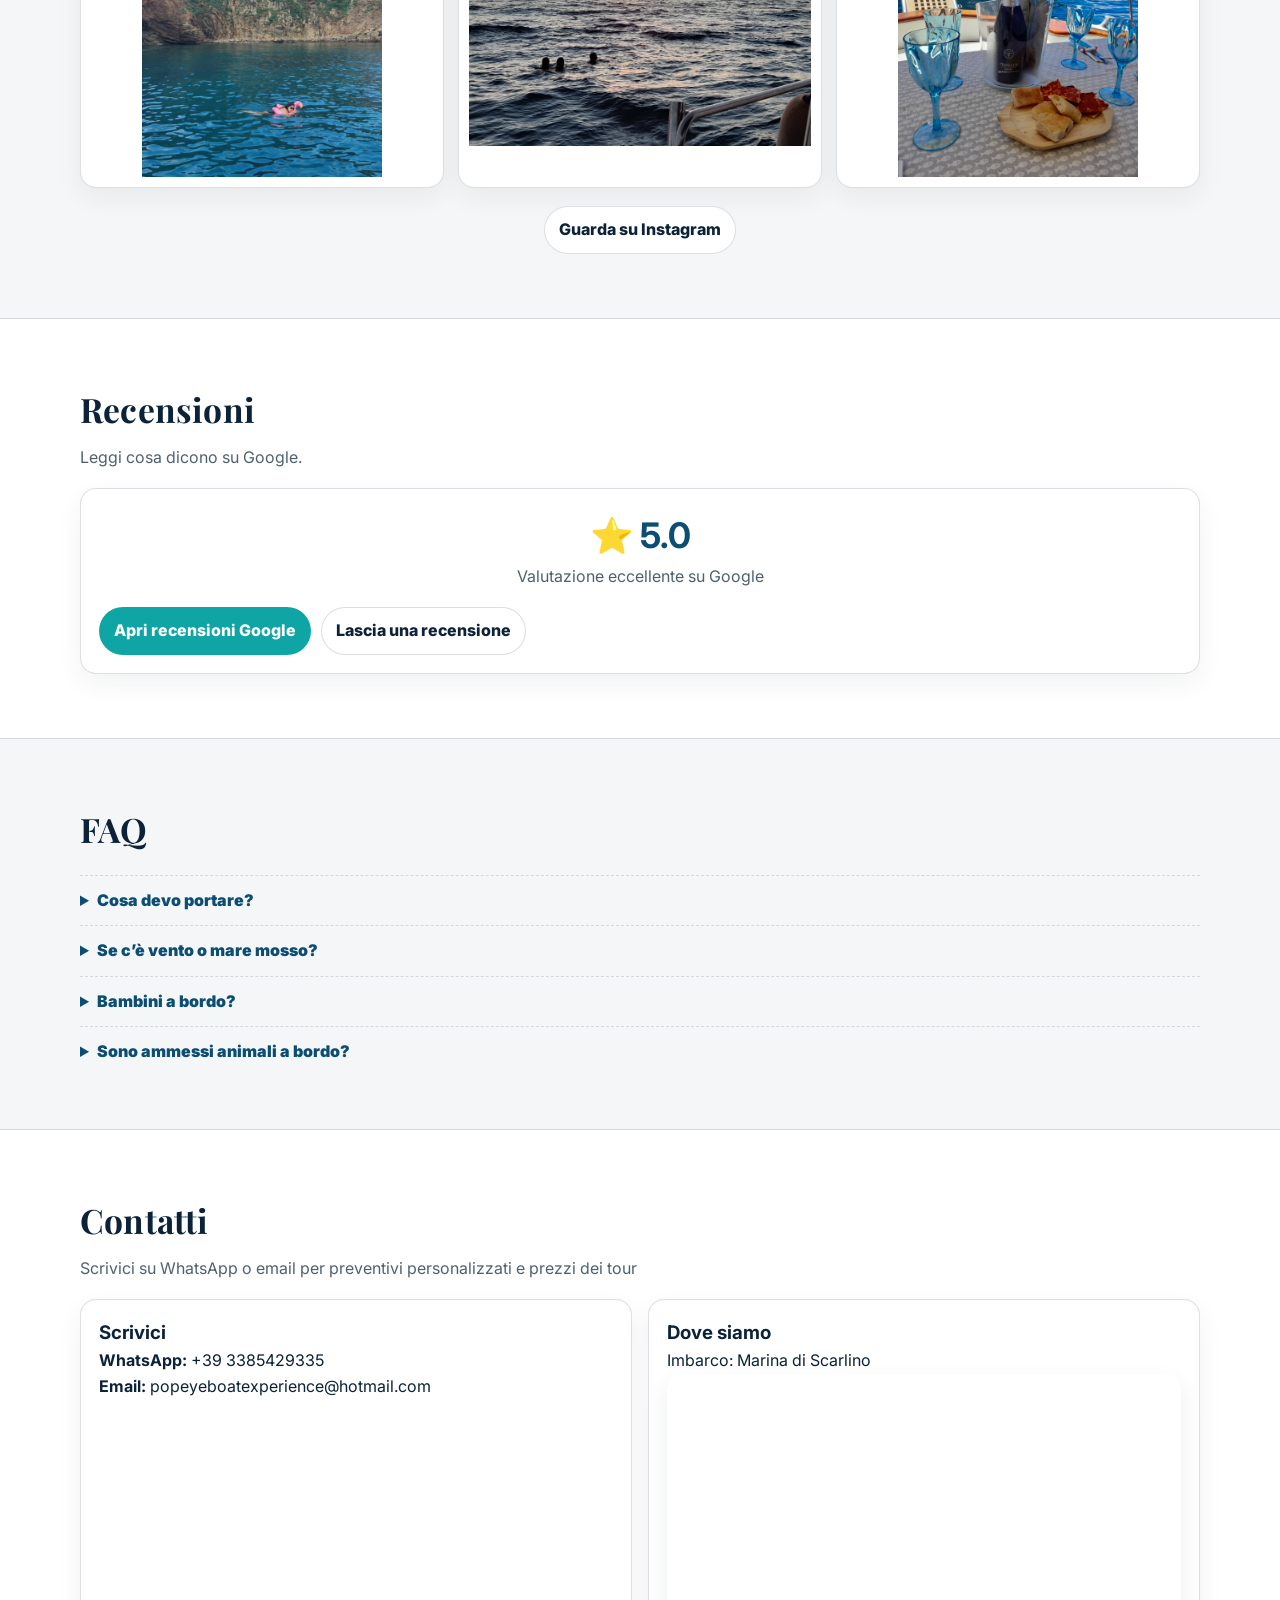
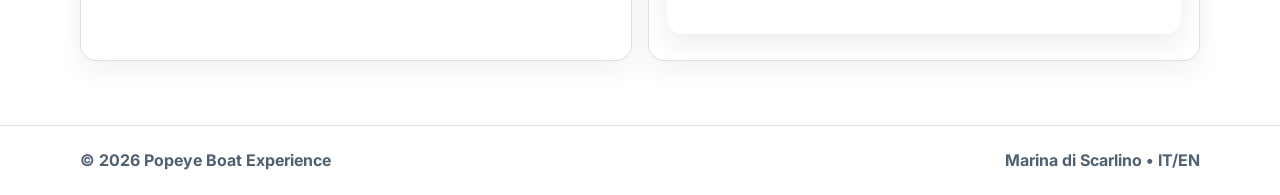
==== commit 0f361e3d: "Update index.html" ====
--- a/index.html
+++ b/index.html
@@ -374,7 +374,7 @@
           </details>
           <details class="details">
             <summary data-i18n="faq4_q">Sono ammessi animali a bordo?</summary>
-            <p data-i18n="faq3_a">Si, Popeye ammette animali di piccola taglia, fino a 10 kg</p>
+            <p data-i18n="faq4_a">Si, Popeye ammette animali di piccola taglia, fino a 10 kg</p>
           </details>
         </div>
       </div>
--- a/style.css
+++ b/style.css
@@ -115,7 +115,7 @@
   border-radius: var(--radius);
   overflow: hidden;
   box-shadow: var(--shadow);
-  max-width: 460px;
+  max-width: 520px;
   width: 100%;
   justify-self: end;
 }
@@ -286,12 +286,6 @@
   border-radius: var(--radius);
   box-shadow: 0 10px 26px rgba(11,34,57,.06);
   overflow: hidden;
-  transition: transform .18s ease, box-shadow .18s ease;
-}
-
-.gallery-item:hover{
-  transform: translateY(-2px);
-  box-shadow: var(--shadow);
 }
 
 .gallery-item img{
@@ -301,6 +295,11 @@
   object-fit: contain;
   display: block;
   border-radius: 12px;
+  transition: transform .28s ease;
+}
+
+.gallery-item:hover img{
+  transform: scale(1.06);
 }
 
 @media (min-width: 860px){
@@ -333,7 +332,7 @@
 
 @media (min-width: 860px){
   .nav{ display: flex; }
-  .hero-inner{ grid-template-columns: 1.3fr .7fr; }
+  .hero-inner{ grid-template-columns: 1.15fr .85fr; }
   .grid{ grid-template-columns: repeat(2, 1fr); }
   .two-col{ grid-template-columns: repeat(2, 1fr); }
   .gallery-grid{ grid-template-columns: repeat(3, 1fr); }
@@ -359,15 +358,10 @@
   border-radius: var(--radius);
   box-shadow: 0 10px 25px rgba(11,34,57,.08);
 }
+
 .brand-logo{
   width: 28px;
   height: 28px;
   display: block;
   object-fit: contain;
-
-.gallery-grid img{
-  width: 100%;
-  height: 100%;
-  object-fit: cover;
-  border-radius: var(--radius);
-}
+}
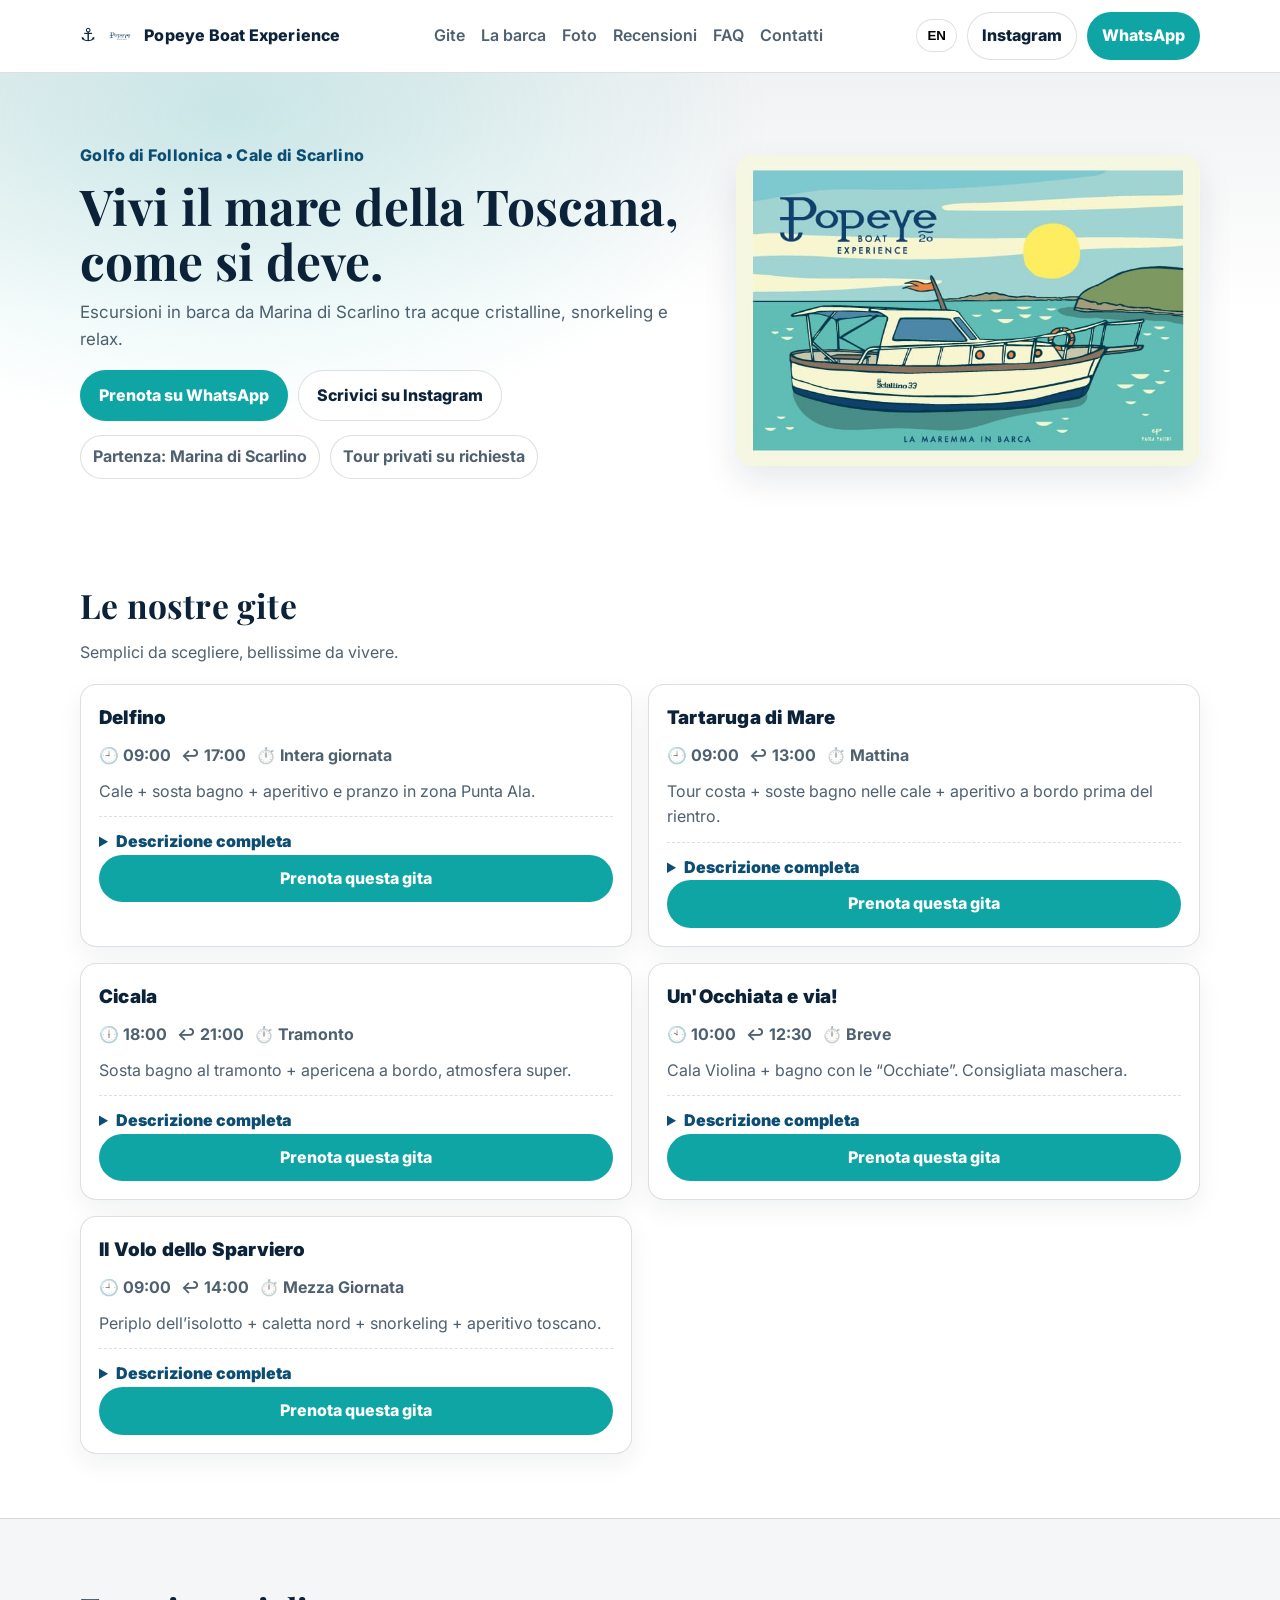
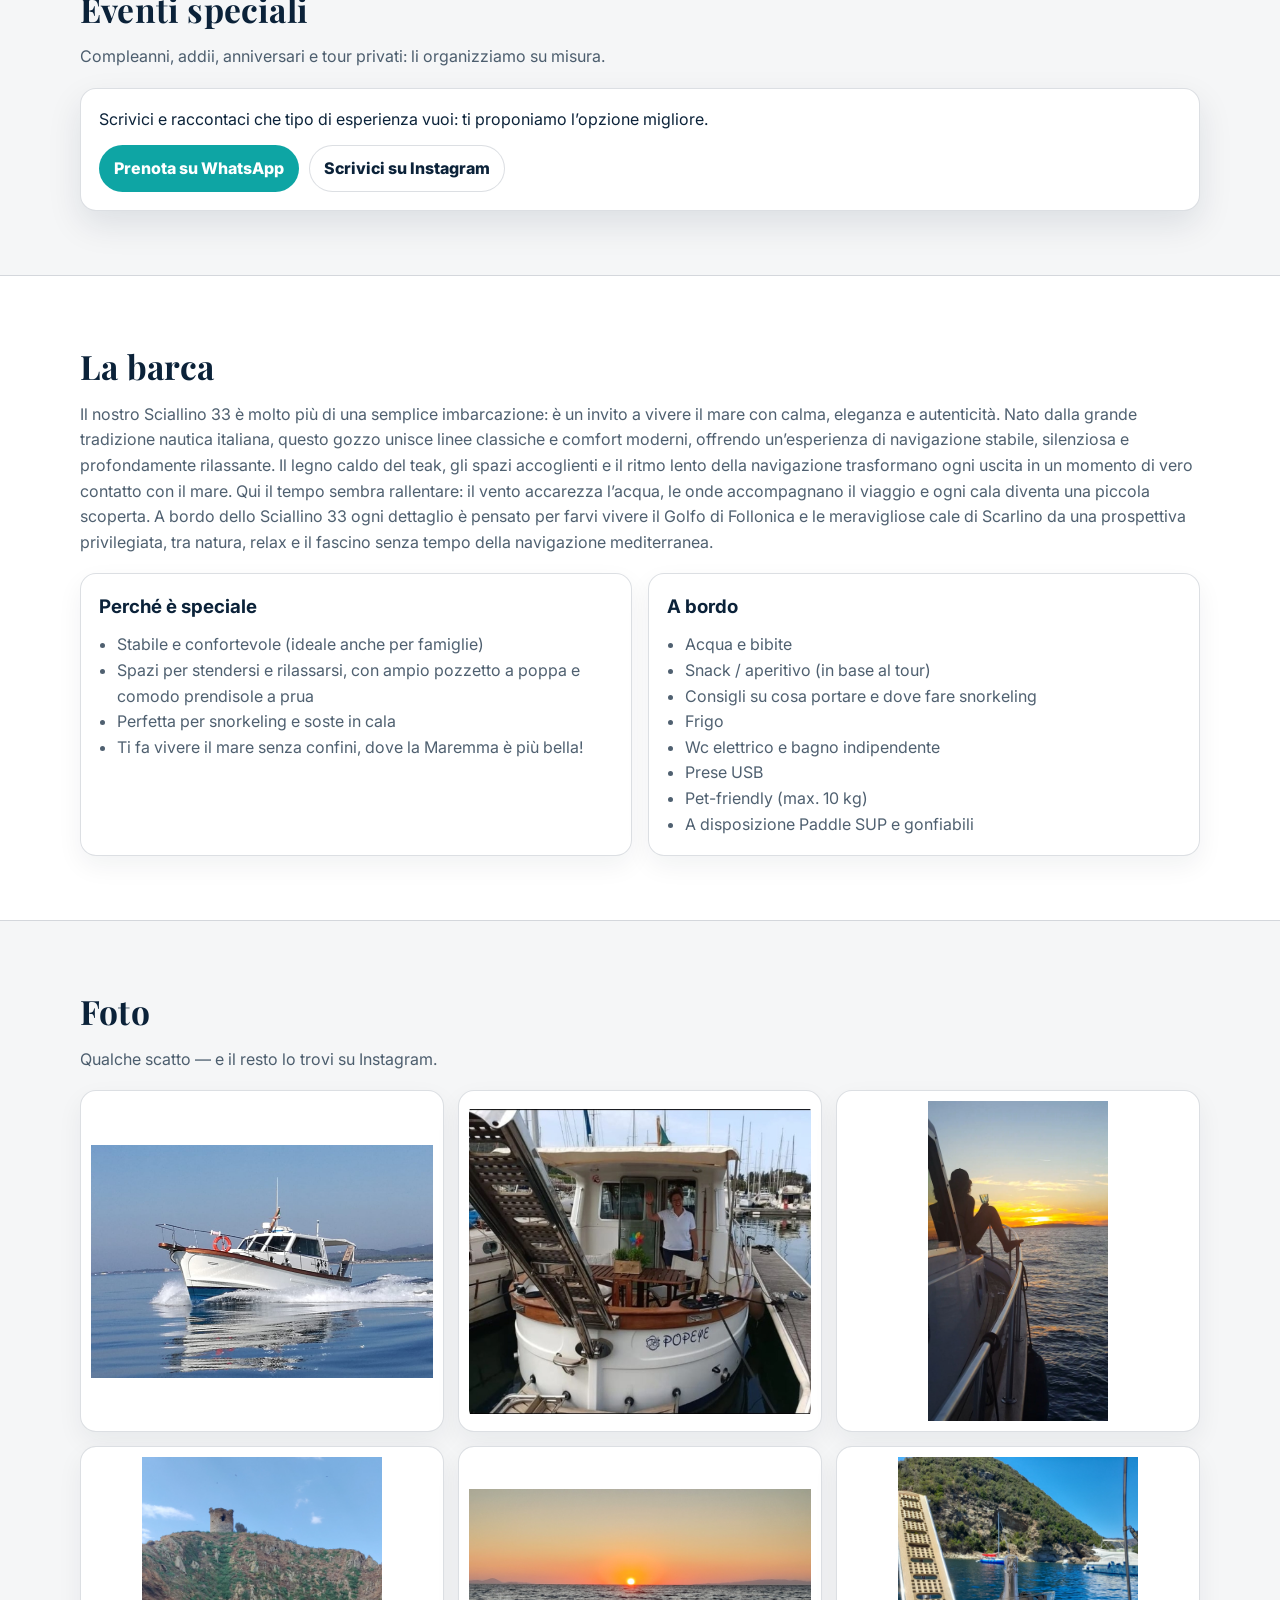
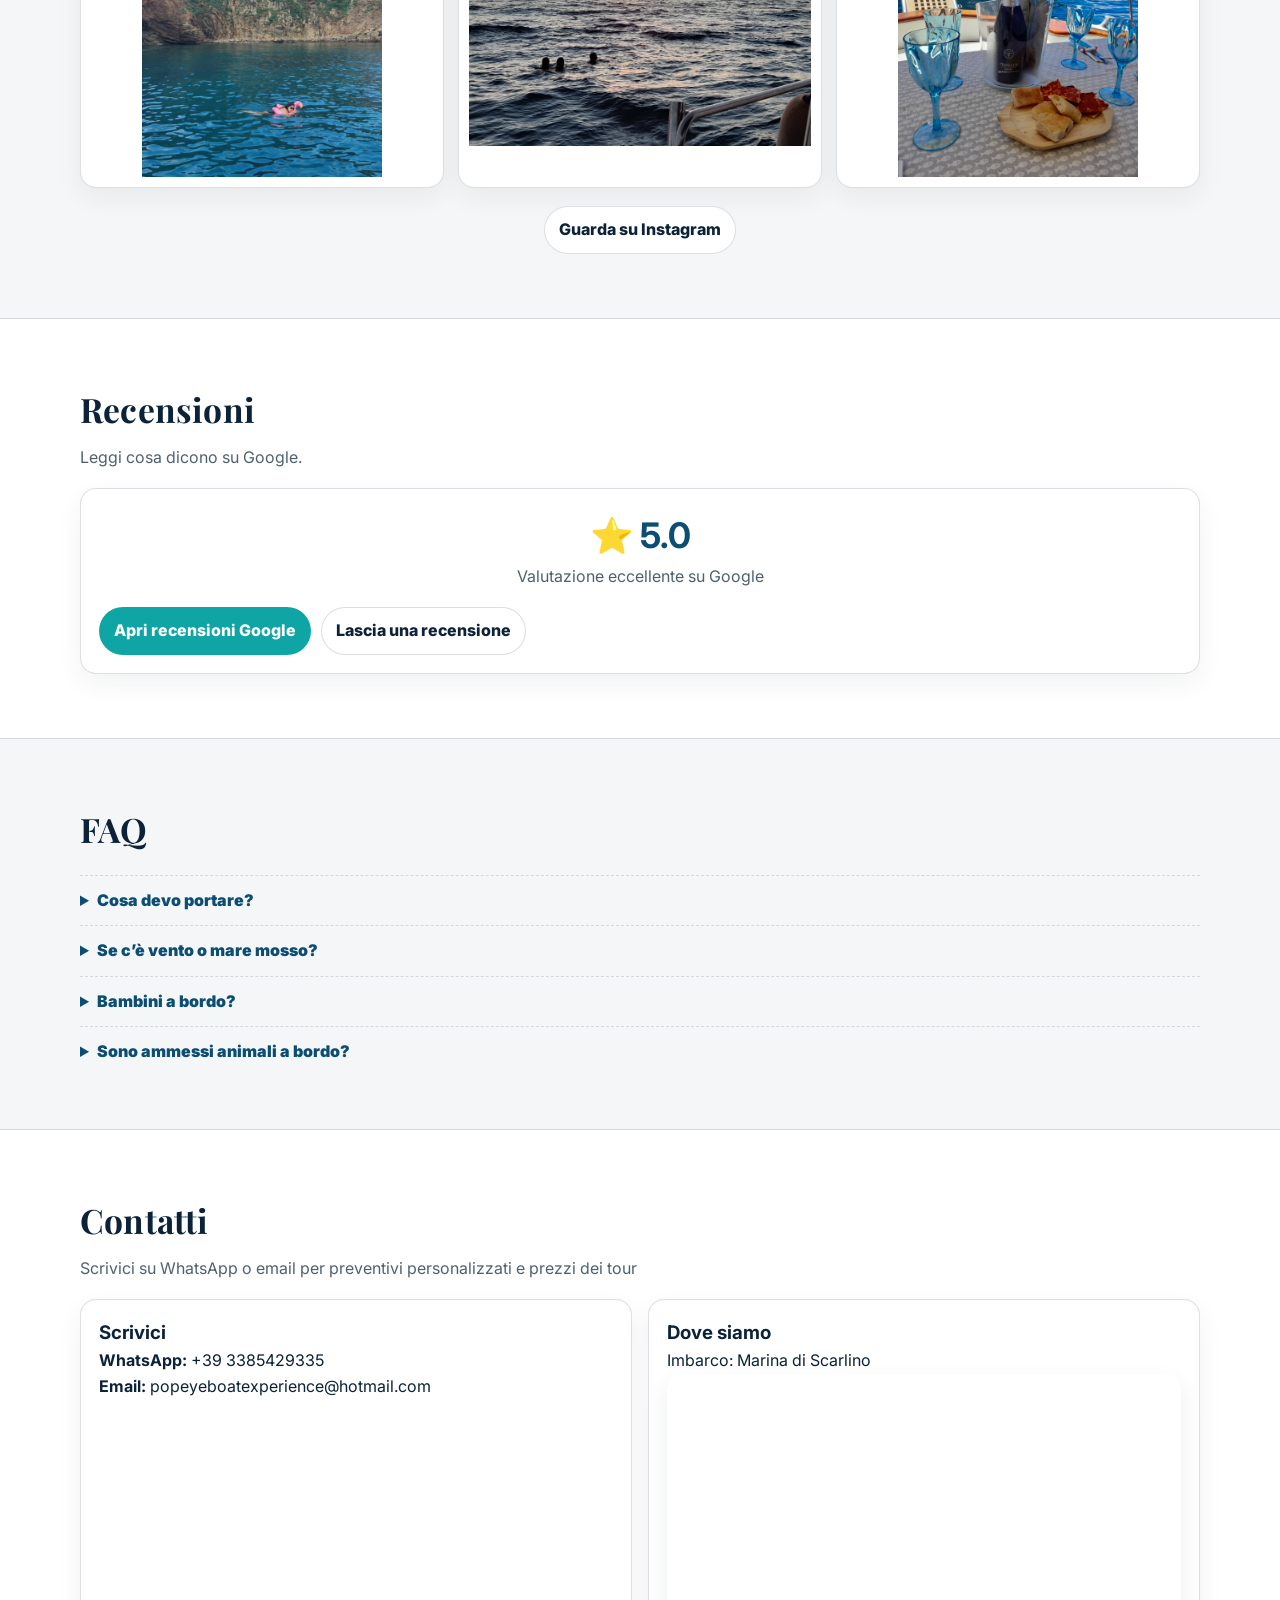
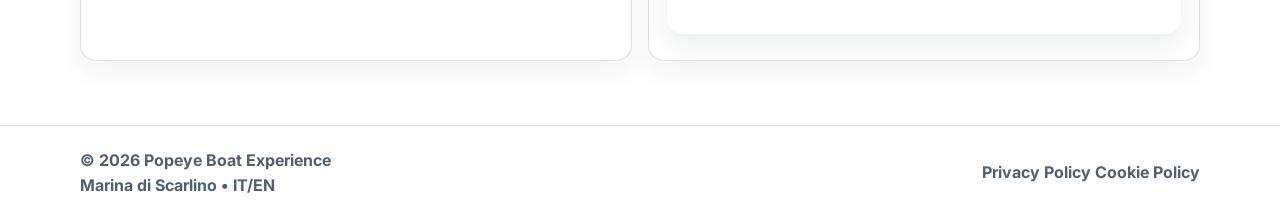
==== commit a497e50d: "Update index.html" ====
--- a/index.html
+++ b/index.html
@@ -3,15 +3,95 @@
 <head>
   <meta charset="utf-8" />
   <meta name="viewport" content="width=device-width, initial-scale=1" />
-  <title>Popeye Boat Experience | Gite in Barca Golfo di Follonica</title>
-  <meta name="description" content="Gite in barca nel Golfo di Follonica e nelle Cale di Scarlino. Scopri Cala Violina, Cala Martina e Punta Ala con Popeye Boat Experience. Prenota la tua escursione in barca." />
-  <meta property="og:title" content="Popeye Boat Experience">
-  <meta property="og:description" content="Scopri le cale più belle della Toscana con le nostre gite in barca tra Follonica e Scarlino.">
-  <meta property="og:image" content="https://popeyeboatexperience.com/assets/images/hero-popeye.jpeg">
-  <meta property="og:url" content="https://popeyeboatexperience.com">
-  <meta property="og:type" content="website">
-  <meta name="robots" content="index, follow">
-  <link rel="canonical" href="https://popeyeboatexperience.com/">
+  <title>Popeye Boat Experience | Gite in Barca nel Golfo di Follonica</title>
+  <meta name="description" content="Escursioni in barca dalla Marina di Scarlino tra Cala Violina, Cala Martina, Cala Civette e Isolotto dello Sparviero. Tour in barca, snorkeling, aperitivo al tramonto ed esperienze private nel Golfo di Follonica." />
+  <meta name="robots" content="index,follow" />
+  <link rel="canonical" href="https://popeyeboatexperience.com/" />
+  <meta name="theme-color" content="#0b3b60" />
+
+  <meta property="og:locale" content="it_IT" />
+  <meta property="og:type" content="website" />
+  <meta property="og:site_name" content="Popeye Boat Experience" />
+  <meta property="og:title" content="Popeye Boat Experience | Gite in Barca nel Golfo di Follonica" />
+  <meta property="og:description" content="Tour in barca da Marina di Scarlino tra cale, snorkeling, relax e aperitivo al tramonto nel Golfo di Follonica." />
+  <meta property="og:image" content="https://popeyeboatexperience.com/assets/images/hero-popeye.jpeg" />
+  <meta property="og:url" content="https://popeyeboatexperience.com/" />
+
+  <meta name="twitter:card" content="summary_large_image" />
+  <meta name="twitter:title" content="Popeye Boat Experience | Gite in Barca nel Golfo di Follonica" />
+  <meta name="twitter:description" content="Escursioni in barca da Marina di Scarlino tra cale cristalline, snorkeling e aperitivo al tramonto." />
+  <meta name="twitter:image" content="https://popeyeboatexperience.com/assets/images/hero-popeye.jpeg" />
+
+  <script type="application/ld+json">
+  {
+    "@context": "https://schema.org",
+    "@type": "TouristTrip",
+    "name": "Popeye Boat Experience",
+    "description": "Escursioni in barca nel Golfo di Follonica con partenza da Marina di Scarlino, tra Cala Violina, Cala Martina, Cala Civette e Isolotto dello Sparviero.",
+    "url": "https://popeyeboatexperience.com/",
+    "image": "https://popeyeboatexperience.com/assets/images/hero-popeye.jpeg",
+    "touristType": ["Famiglie", "Coppie", "Piccoli gruppi"],
+    "provider": {
+      "@type": "LocalBusiness",
+      "name": "Popeye Boat Experience",
+      "email": "popeyeboatexperience@hotmail.com",
+      "telephone": "+39 3385429335",
+      "areaServed": "Golfo di Follonica"
+    },
+    "departureLocation": {
+      "@type": "Marina",
+      "name": "Marina di Scarlino"
+    },
+    "itinerary": [
+      { "@type": "Place", "name": "Cala Martina" },
+      { "@type": "Place", "name": "Cala Violina" },
+      { "@type": "Place", "name": "Cala Civette" },
+      { "@type": "Place", "name": "Isolotto dello Sparviero" }
+    ]
+  }
+  </script>
+
+  <script type="application/ld+json">
+  {
+    "@context": "https://schema.org",
+    "@type": "FAQPage",
+    "mainEntity": [
+      {
+        "@type": "Question",
+        "name": "Cosa devo portare?",
+        "acceptedAnswer": {
+          "@type": "Answer",
+          "text": "Costume, asciugamano, crema solare, cappello e maschera per snorkeling consigliata."
+        }
+      },
+      {
+        "@type": "Question",
+        "name": "Se c'è vento o mare mosso?",
+        "acceptedAnswer": {
+          "@type": "Answer",
+          "text": "I tour vengono effettuati solo con condizioni meteo marine ottimali. La conferma viene data il giorno prima della prenotazione e, in caso di cambiamento improvviso, il comandante può rientrare in porto per la sicurezza di tutti a bordo."
+        }
+      },
+      {
+        "@type": "Question",
+        "name": "Bambini a bordo?",
+        "acceptedAnswer": {
+          "@type": "Answer",
+          "text": "Sì, la barca è stabile e adatta anche alle famiglie."
+        }
+      },
+      {
+        "@type": "Question",
+        "name": "Sono ammessi animali a bordo?",
+        "acceptedAnswer": {
+          "@type": "Answer",
+          "text": "Sì, sono ammessi animali di piccola taglia fino a 10 kg."
+        }
+      }
+    ]
+  }
+  </script>
+
   <link rel="preconnect" href="https://fonts.googleapis.com">
   <link rel="preconnect" href="https://fonts.gstatic.com" crossorigin>
   <link href="https://fonts.googleapis.com/css2?family=Inter:wght@400;600;700&family=Playfair+Display:wght@600;700&display=swap" rel="stylesheet">
@@ -414,8 +494,15 @@
 
     <footer class="site-footer">
       <div class="container footer-inner">
-        <p>© <span id="year"></span> Popeye Boat Experience</p>
-        <p class="muted">Marina di Scarlino • IT/EN</p>
+        <div>
+          <p>© <span id="year"></span> Popeye Boat Experience</p>
+          <p class="muted">Marina di Scarlino • IT/EN</p>
+        </div>
+        
+        <div class="footer-links">
+          <a href="/privacy-policy.html">Privacy Policy</a>
+          <a href="/cookie-policy.html">Cookie Policy</a>
+        </div>
       </div>
     </footer>
   </main>
